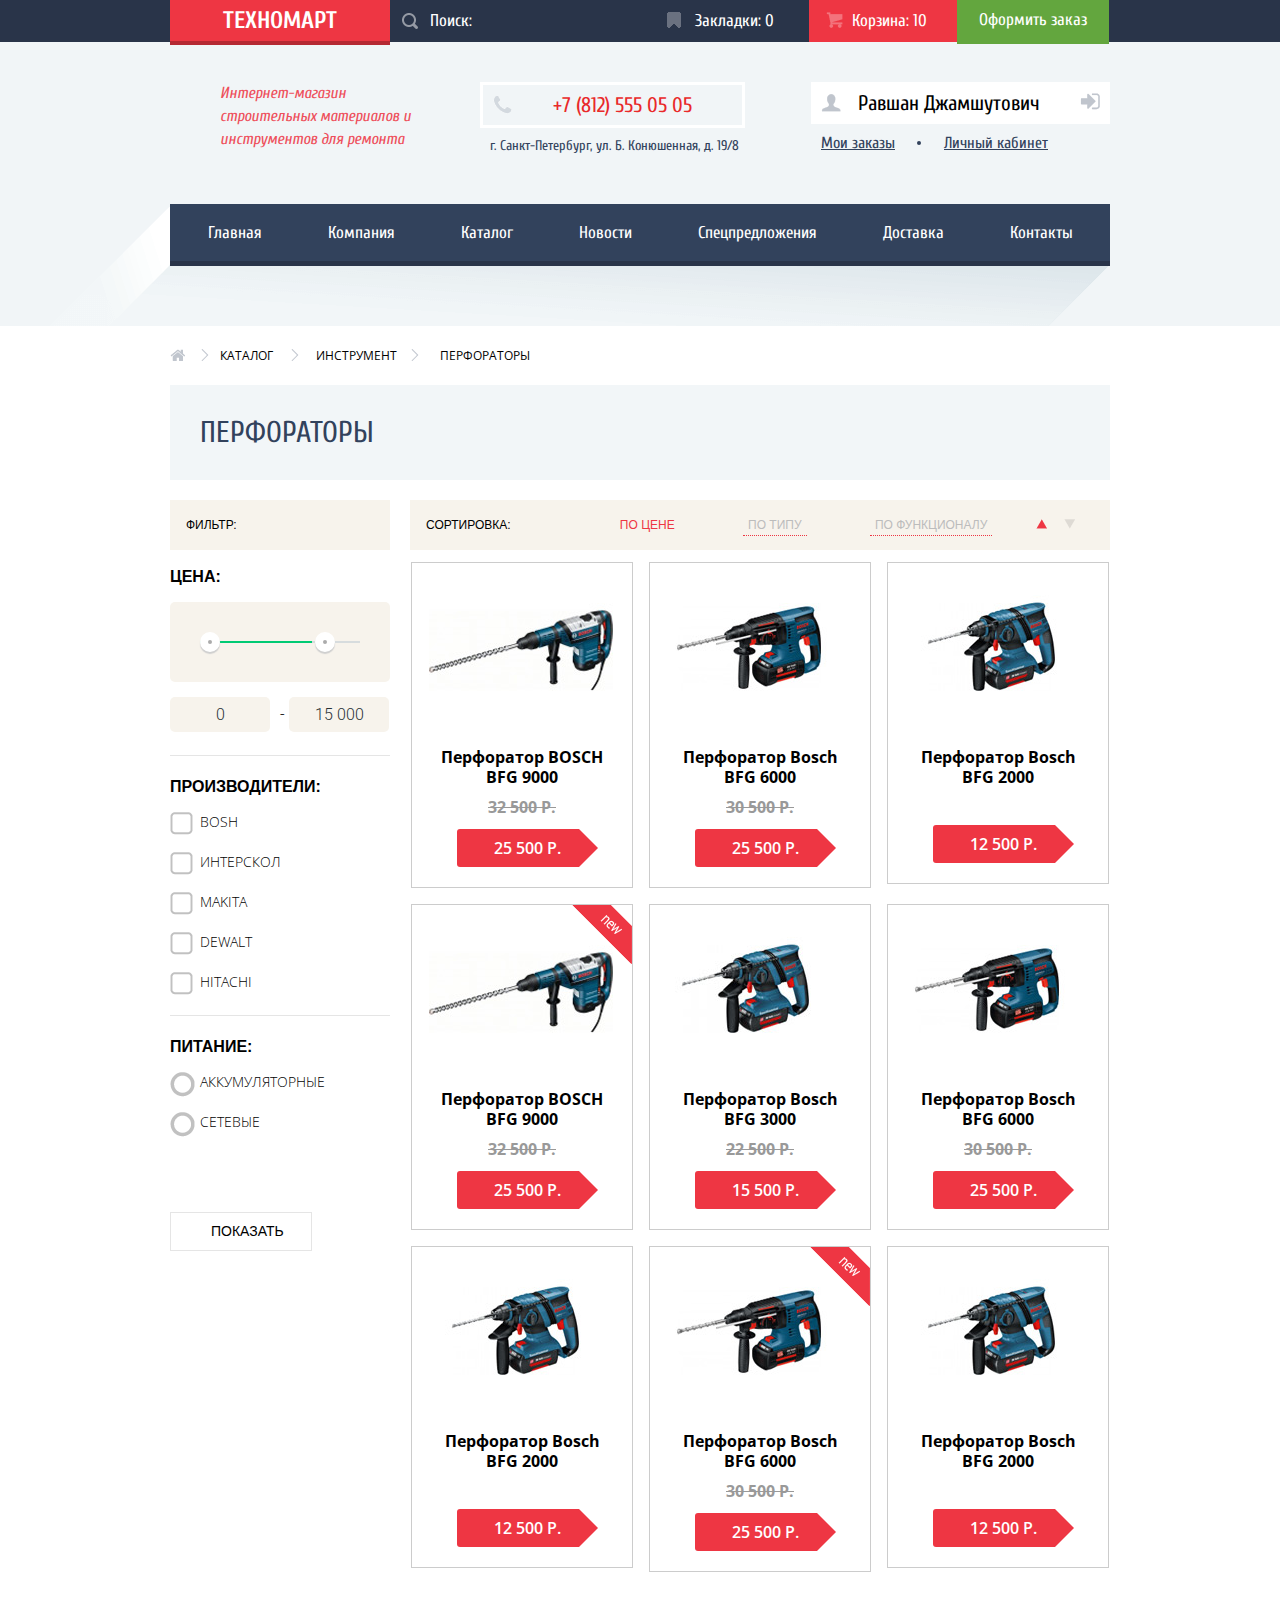
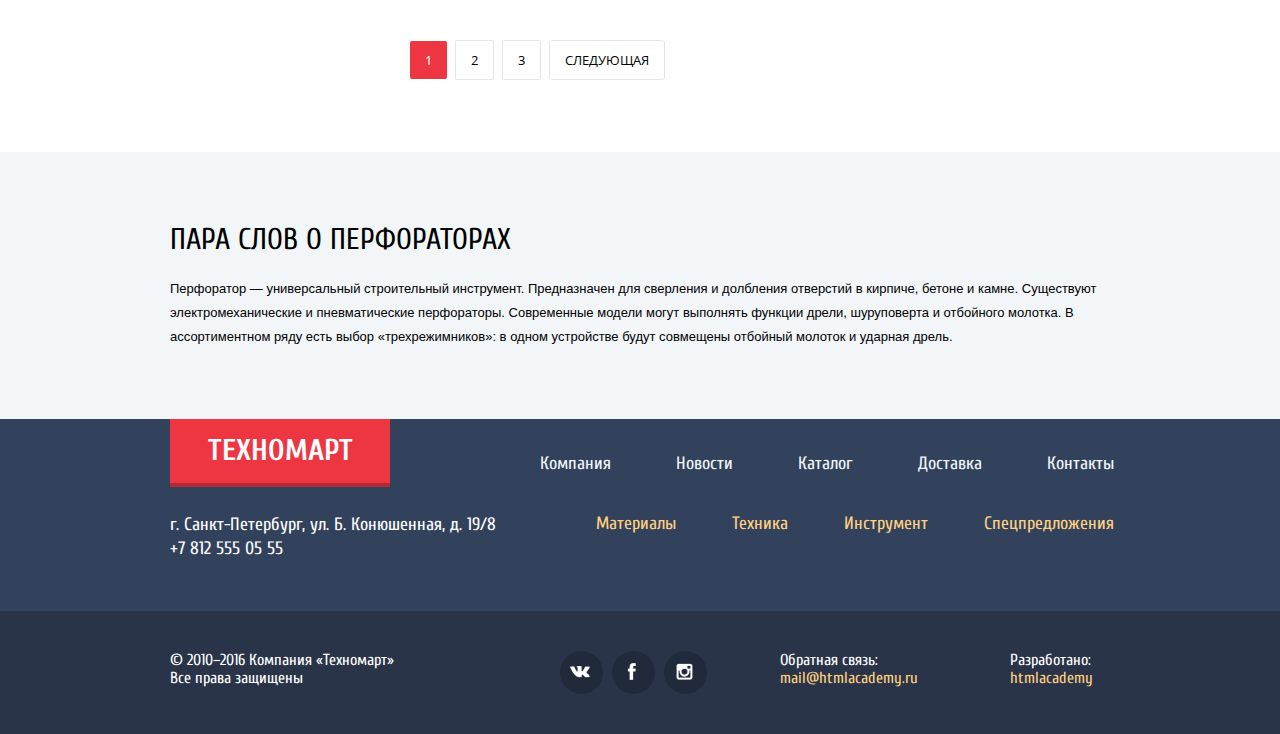
==== catalog.html @ 746b8386 "исправлены все пункты по возможности" ====
<!DOCTYPE html>
<html lang="ru">
  <head>
    <meta charset="utf-8">
    <title>Техномарт</title>
    <link href="css/style.css" rel="stylesheet">
    <link href="http://fonts.googleapis.com/css?family=Open+Sans:300italic,400italic,700italic,400,300,700&amp;subset=latin,cyrillic" rel="stylesheet" type="text/css">
    <link href="http://fonts.googleapis.com/css?family=Cuprum:400,400italic,700,700italic&amp;subset=latin,cyrillic" rel="stylesheet" type="text/css">
    <link href="http://fonts.googleapis.com/css?family=Roboto:400,300,300italic,400italic,700,700italic&amp;subset=latin,cyrillic" rel="stylesheet" type="text/css">
  </head>
  <body>
    <header class="header">
    <div class="menu-top">
      <div class="container">
        <div class="wrap">
          <a class="logo" href="#">Техномарт</a>
          <form class="menu-top-search" action="#">
            <input id="menu-top-search-box" name="search" type="text">
            <label for="menu-top-search-box">Поиск:</label>
          </form>
          <div class="menu-top-bookmarks">
            <a href="#">Закладки: 0</a>
          </div>
          <div class="menu-top-basket">
            <a href="#">Корзина: 10</a>
          </div>
          <div class="menu-top-order">
            <a href="#">Оформить заказ</a>
          </div>
        </div>
      </div>
    </div>
    <div class="menu">
      <div class="container">
        <div class="menu-middle  clearfix">
          <p class="menu-middle-info">Интернет-магазин строительных материалов и инструментов для ремонта</p>
          <div class="menu-middle-contacts">
            <a href="tel:+7 (812) 555 05 55"> <span class="contacts-phone">+7 (812) 555 05 05</span></a>
            <p class="contacts-address">г. Санкт-Петербург, ул. Б. Конюшенная, д. 19/8</p>
          </div>
          <div class="menu-middle-account">
          <!--
            <a class="login" href="#">Войти</a>
            <a class="registration" href="#">Регистрация</a>
            -->

            
                        <a class="user" href="#">Равшан Джамшутович</a><br>
                        <a class="user-orders" href="#">Мои заказы</a>
                        <a class="user-profile" href="#">Личный кабинет</a>
            
            <div class="login-popup">
              <a href="#" class="login-popup-close">✕</a>
              <form class="login-form" action="/auth" method="post">
                <input class="login-field" type="text" name="login" placeholder="Логин">
                <input class="password-field" type="password" name="password" placeholder="Пароль">
                <a class="restore" href="#">Я забыл пароль</a>
                <label>
                  <input type="checkbox" name="remember"> Запомните меня</label>
                <input type="submit" value="Войти">
              </form>
            </div>
          </div>
        </div>
        <nav class="menu-lower">
          <div class="menu-lower-menu">
            <p><a href="index.html">Главная</a></p>
            <p><a href="#">Компания</a></p>
            <p><a href="catalog.html">Каталог</a></p>
            <p><a href="#">Новости</a></p>
            <p><a href="#">Спецпредложения</a></p>
            <p><a href="#shipping">Доставка</a></p>
            <p><a href="#contacts">Контакты</a></p>
          </div> 
        </nav>
      </div>
      </div>
    </div>
  </header>
    <main>
    <div class="container  clearfix">
      <div class="breadcrumbs">
        <p><a href="#">Каталог</a></p>
        <p><a href="#">Инструмент</a></p>
        <p>Перфораторы</p>
      </div>
      <h1 class="calalog-header">Перфораторы</h1>
      <form class="side-left">
        <p class="side-topbar">Фильтр:</p>

        <section class="price-range">
          <h3>Цена:</h3>
          <div class="range-controls">
            <div class="scale">
              <div class="bar"></div>
            </div>
            <div class="toggle min-toggle"></div>
            <div class="toggle max-toggle"></div>
          </div>
          <div class="price-controls">
            <input class="min-price" type="text" value="0">-
            <input class="max-price" type="text" value="15 000">
          </div>
        </section>

        <section class="makers">
          <h3>Производители:</h3>
          <div class="multiselect">
            <div class="checkbox">
              <input id="check1" class="checkbox" type="checkbox" name="makers" value="">
              <label for="check1">Bosh</label>
            </div>
            <div class="checkbox">
              <input id="check2" class="checkbox" type="checkbox" name="makers" value="">
              <label for="check2">Интерскол</label>
            </div>
            <div class="checkbox">
              <input id="check3" class="checkbox" type="checkbox" name="makers" value="">
              <label for="check3">Makita</label>
            </div>
            <div class="checkbox">
              <input id="check4" class="checkbox" type="checkbox" name="makers" value="">
              <label for="check4">Dewalt</label>
            </div>
            <div class="checkbox">
              <input id="check5" class="checkbox" type="checkbox" name="makers" value="">
              <label for="check5">Hitachi</label>
            </div>
          </div>
        </section>

        <section class="power-type">
          <h3>Питание:</h3>
          <div class="radioselect">
            <div class="radiobutton">
              <input id="radio1" type="radio" name="power-type" value="">
              <label for="radio1">Аккумуляторные</label>
            </div>
            <div class="radiobutton">
              <input id="radio2" type="radio" name="power-type" value="">
              <label for="radio2">Сетевые</label>
            </div>
            <div class="view">
              <input type="submit" id="view" name="view" value="Показать">
              <label for="view">Показать</label>
            </div>

          </div>
        </section>

      </form>

      <div class="side-right">
        <div class="side-topbar  clearfix">Сортировка:
          <ul class="sort-controls">
            <li><span class="sort-option  sort-option-active">По цене</span>
            </li>
            <li><a class="sort-option" href="#">По типу</a>
            </li>
            <li><a class="sort-option" href="#">По функционалу</a>
            </li>
            <li>
              <div class="sorting-arrows">
                <span class="sort-down  sort-down-active">По убыванию</span>
                <a class="sort-up  sort-u-active" href="#">По возрастанию</a>
              </div>
            </li>
          </ul>
        </div>

        <div class="catalog">
          <div class="catalog-item  catalog-item-catalog">
            <div class="actions">
              <a href="#" class="buy">Купить</a>
              <a href="#" class="bookmark">В закладки</a>
            </div>
            <div class="image"><img src="img/product04.jpg" width="218" height="170" alt="">
            </div>
            <a class="title" href="#">Перфоратор BOSCH BFG 9000</a>
            <del class="price-old">32 500 P.</del>
            <ins class="price">25 500 P.</ins>
          </div>
          <div class="catalog-item  catalog-item-catalog">
            <div class="actions">
              <a href="#" class="buy">Купить</a>
              <a href="#" class="bookmark">В закладки</a>
            </div>
            <div class="image"><img src="img/product01.jpg" width="218" height="170" alt="">
            </div>
            <a class="title" href="#">Перфоратор Bosch BFG 6000</a>
            <del class="price-old">30 500 P.</del>
            <ins class="price">25 500 P.</ins>
          </div>
          <div class="catalog-item  catalog-item-catalog">
            <div class="actions">
              <a href="#" class="buy">Купить</a>
              <a href="#" class="bookmark">В закладки</a>
            </div>
            <div class="image"><img src="img/product03.jpg" width="218" height="170" alt="">
            </div>
            <a class="title" href="#">Перфоратор Bosch BFG 2000</a>
            <ins class="price">12 500 P.</ins>
          </div>
          <div class="catalog-item  catalog-item-catalog">
            <div class="actions">
              <a href="#" class="buy">Купить</a>
              <a href="#" class="bookmark">В закладки</a>
            </div>
            <div class="image"><img src="img/product04.jpg" width="218" height="170" alt="">
            </div>
            <a class="title" href="#">Перфоратор BOSCH BFG 9000</a>
            <del class="price-old">32 500 P.</del>
            <ins class="price">25 500 P.</ins>
          </div>
          <div class="catalog-item  catalog-item-catalog">
            <div class="actions">
              <a href="#" class="buy">Купить</a>
              <a href="#" class="bookmark">В закладки</a>
            </div>
            <div class="image"><img src="img/product02.jpg" width="218" height="170" alt="">
            </div>
            <a class="title" href="#">Перфоратор Bosch BFG 3000</a>
            <del class="price-old">22 500 P.</del>
            <ins class="price">15 500 P.</ins>
          </div>
          <div class="catalog-item  catalog-item-catalog">
            <div class="actions">
              <a href="#" class="buy">Купить</a>
              <a href="#" class="bookmark">В закладки</a>
            </div>
            <div class="image"><img src="img/product01.jpg" width="218" height="170" alt="">
            </div>
            <a class="title" href="#">Перфоратор Bosch BFG 6000</a>
            <del class="price-old">30 500 P.</del>
            <ins class="price">25 500 P.</ins>
          </div>
          <div class="catalog-item  catalog-item-catalog">
            <div class="actions">
              <a href="#" class="buy">Купить</a>
              <a href="#" class="bookmark">В закладки</a>
            </div>
            <div class="image"><img src="img/product03.jpg" width="218" height="170" alt="">
            </div>
            <a class="title" href="#">Перфоратор Bosch BFG 2000</a>
            <ins class="price">12 500 P.</ins>
          </div>
          <div class="catalog-item  catalog-item-catalog">
            <div class="actions">
              <a href="#" class="buy">Купить</a>
              <a href="#" class="bookmark">В закладки</a>
            </div>
            <div class="image"><img src="img/product01.jpg" width="218" height="170" alt="">
            </div>
            <a class="title" href="#">Перфоратор Bosch BFG 6000</a>
            <del class="price-old">30 500 P.</del>
            <ins class="price">25 500 P.</ins>
          </div>
          <div class="catalog-item  catalog-item-catalog">
            <div class="actions">
              <a href="#" class="buy">Купить</a>
              <a href="#" class="bookmark">В закладки</a>
            </div>
            <div class="image"><img src="img/product03.jpg" width="218" height="170" alt="">
            </div>
            <a class="title" href="#">Перфоратор Bosch BFG 2000</a>
            <ins class="price">12 500 P.</ins>
          </div>
        </div>
        <div class="catalog-paginator">
          <div>
            <p><span class="page-button  page-button-active">1</span>
            </p>
            <p><a class="page-button" href="#">2</a>
            </p>
            <p><a class="page-button" href="#">3</a>
            </p>
            <p><a class="page-button" href="#">Следующая</a>
            </p>
          </div>
        </div>
      </div>
    </div>
    <section class="about-product">
      <div class="container">
        <div class="about-product-text-container">
          <h2>ПАРА СЛОВ О ПЕРФОРАТОРАХ</h2>
          <p>Перфоратор — универсальный строительный инструмент. Предназначен для сверления и долбления отверстий в кирпиче, бетоне и камне. Существуют электромеханические и пневматические перфораторы. Современные модели могут выполнять функции дрели, шуруповерта и отбойного молотка. В ассортиментном ряду есть выбор «трехрежимников»: в одном устройстве будут совмещены отбойный молоток и ударная дрель.</p>
        </div>
      </div>
    </section>
  </main>
    <footer>
    <div class="footer-upper">
      <div class="container  clearfix">
        <div id="contacts" class="footer-upper-contacts">
          <a class="logo" href="/">Техномарт</a>
          <p class="address">г. Санкт-Петербург, ул. Б. Конюшенная, д. 19/8<br>
            <p class="address">+7 812 555 05 55</p>
        </div>
        <div class="footer-menu">
          <div class="footer-upper-site-menu">
            <p><a href="#">Компания</a></p>
            <p><a href="#">Новости</a></p>
            <p><a href="catalog.html">Каталог</a></p>
            <p><a href="#shipping">Доставка</a></p>
            <p><a href="#contacts">Контакты</a></p>
          </div>
          <div class="footer-upper-shop-menu">
            <p><a href="catalog.html">Материалы</a></p>
            <p><a href="catalog.html">Техника</a></p>
            <p><a href="catalog.html">Инструмент</a></p>
            <p><a href="catalog.html">Спецпредложения</a></p>
          </div>
        </div>
      </div>
    </div>
    <div class="footer-lower">
      <div class="container  clearfix">
        <p class="copyright-company">© 2010–2016 Компания «Техномарт»
          <br>Все права защищены</p>
        <div class="social-buttons">
          <a class="btn-social  btn-social-vk" href="http://vk.com">Вконтакте</a>
          <a class="btn-social  btn-social-fb" href="http://facebook.com">Facebook</a>
          <a class="btn-social  btn-social-inst" href="http://instagram.com">Instagram</a>
        </div>
        <p class="feedback">Обратная связь:
          <br><a class="e-mail" href="mailto:inf0@technomart.ru">mail@htmlacademy.ru</a>
        </p>
        <p class="design-copyright">Разработано:
          <br><a class="designer" href="htmlacademy.ru">htmlacademy</a>
        </p>
      </div>
    </div>
  </footer>
  <script src="js/script.js"></script>
</body>
</html>
---- css/style.css ----
html,
body {
  margin: 0;
  padding: 0;
}

body {
  font-family: 'Open Sans', sans-serif;
  font-size: 13px;
}

.header {
  font-size: 17px;
  font-family: 'Cuprum';
}

.container {
  width: 940px;
  margin: 0 auto;
  position: relative;
}

.menu-top .container {
  position: relative;
}

.menu-top {
  color: #FFFFFF;
}

.wrap {
  display: flex;
}

.logo {
  float: left;
  text-transform: uppercase;
  text-decoration: none;
  text-align: center;
  color: #FFFFFF;
  font-weight: 700;
  background: #EE3643;
  font-size: 24px;
  line-height: 42px;
  width: 220px;
}

.header .logo:after {
  position: absolute;
  content: '';
  left: 0;
  top: 41px;
  width: 220px;
  height: 4px;
  background: #b52933;
}

.logo:hover {
  background: #ca2c37;
}

.logo:active {
  background: #ba2732;
}

.menu-top-search {
  position: relative;
  display: inline-block;
}

.menu-top-search input {
  height: 32px;
  width: 230px;
  border: none;
  padding: 5px 10px 5px 20px;
  background: #293449 url('../img/Search.png') no-repeat 5% 50%;
  opacity: 0.5;
  color: #293449;
}

.menu-top-search input:hover {
  opacity: 1;
  background: #212a3a url('../img/Search.png') no-repeat 5% 50%;
  color: #212a3a;
}

.menu-top-search input:focus {
  opacity: 1;
  background: #FFFFFF url('../img/search-red.png') no-repeat 5% 50%;
}

.menu-top-search label {
  margin-left: 40px;
  position: absolute;
  top: 11px;
  left: 0;
}

.menu-top-search input[type=text]:active +label {
  color: #FFFFFF;
}

.menu-top-search input[type=text]:focus +label {
  display: none;
}

.menu-top-bookmarks {
  position: relative;
  overflow: hidden;
}

.menu-top-bookmarks:before {
  content: '';
  position: absolute;
  left: 7px;
  top: 10px;
  width: 30px;
  height: 30px;
  background: url('../img/bookmarks-icon.png') no-repeat 10px 2px;
  opacity: 0.3;
}

.menu-top-bookmarks:hover:before {
  opacity: 1;
}

.menu-top-bookmarks:hover:active {
  opacity: 0.2;
}

.menu-top-bookmarks a {
  color: #FFFFFF;
  text-decoration: none;
  padding: 12px 35px 12px 45px;
  line-height: 42px;
}

.menu-top-bookmarks a:hover {
  background: #212a3a;
}

.menu-top-bookmarks a:active {
  color: #5f6671;
  background: #161d29
}

.menu-top-basket {
  position: relative;
  overflow: hidden;
  background: #EE3643;
}

.menu-top-basket:before {
  content: '';
  position: absolute;
  left: 7px;
  top: 10px;
  width: 30px;
  height: 30px;
  background: url('../img/icon-basket.png') no-repeat 10px 2px  ;
  opacity: 0.3;
}

.menu-top-basket:hover:before {
  opacity: 1;
}

.menu-top-basket:hover:active {
  opacity: 0.3;
}

.menu-top-basket a {
  color: #FFFFFF;
  text-decoration: none;
  padding: 12px 30px 12px 43px;
  line-height: 42px;

}

.menu-top-basket a:hover {
  background: #212a3a;
}

.menu-top-basket a:active {
  color: #5f6671;
  background: #161d29
}

.menu-top-basket-not-empty {
  background: #ee3643;
}

.menu-top-order a {
  color: #FFFFFF;
  background: #63A63E;
  text-decoration: none;
  line-height: 39px;
  padding: 15px 22px;
}

.menu-top-order a:hover {
  background: #5fbb2d;
}

.menu-top-order a:active {
  color: #85a971;
}

.menu {
  background: #F1F5F7 url('../img/header-shadow.png') no-repeat center bottom;
}

.menu .container {
  padding: 0 10px 60px;
}

.menu-top {
  background: #293449;
}

.menu-middle {
  padding-top: 40px;
  padding-bottom: 40px;
}

.menu-middle-info {
  margin: 0 50px 0 50px;
  width: 200px;
  color: #EE4F5B;
  float: left;
  font-style: italic;
  font-size: 16px;
  line-height: 1.438;
}

.menu-middle-contacts {
  float: left;
  margin: 0 0 10px 10px;
  width: 300px;
  position: relative;
}

.contacts-phone {
  border: 3px solid #FFFFFF;
  padding: 8px 50px 8px 70px;
  margin: 0 0 10px 0;
  color: #e9292a;
  font-size: 21px;
  display: inline-block;
}

.contacts-phone:before {
  content: '';
  position: absolute;
  left: 8px;
  top: 7px;
  width: 30px;
  height: 30px;
  background: url('../img/icon-telefon.png') no-repeat 5px;
  opacity: 0.5;
}

.contacts-address {
  color: #32425C;
  margin: 0;
  padding-left: 10px;
  font-size: 14px;
  line-height: 1.125;
}

.menu-middle-account {
  float: right;
  font-size: 21px;
  font-weight: 400;
  line-height: 0.857;
  position: relative;
}

.login,
.registration,
.user {
  color: #000000;
  text-decoration: none;
  padding: 12px 25px;
  background: #FFFFFF;
  display: inline-block;
}

.login {
  margin-right: 10px;
  padding: 12px 26px 12px 46px;
}

.login:hover {
  color: #ee3643;
}

.login:active {
  color: #b2b2b2;
}

.login:before {
  content: '';
  position: absolute;
  left: 40px;
  top: 9px;
  width: 30px;
  height: 30px;
  background: url('../img/icon-user.png') no-repeat;
  opacity: 0.5;
}

.login:hover:before {
  opacity: 1;
}

.registration:hover {
  color: #ee3643;
}

.registration:active {
  color: #b2b2b2;
}

.user {
  padding: 12px 70px 12px 47px;
  margin: 0 0 5px;
}

.user:active {
  color: #b2b2b2;
}

.user:before {
  content: '';
  position: absolute;  
  left: 10px;
  top: 12px;
  width: 20px;
  height: 20px;
  background: url('../img/icon-user-hover.png') no-repeat;
  opacity: 0.3;
}

.user:after {
  content: '';
  position: absolute;
  right: 10px;
  top: 11px;
  width: 20px;
  height: 20px;
  background: url('../img/icon-login-hover.png') no-repeat;
  opacity: 0.3;
}


.user:hover:after {
  opacity: 1;
}

.user-orders,
.user-profile {
  margin: 0 29px 0 5px;
  padding: 5px;
  display: inline-block;
  color: #32425c;
  font-size: 16px;
  font-weight: 400;
  line-height: 1.125;
}

.user-orders:hover {
  color: #ee3643;
}

.user-profile:hover {
  color: #ee3643;
}

.user-orders:active {
  color: #b7bec7;
}

.user-profile:active {
  color: #b7bec7;
}

.user-orders:after {
  content: '';
  position: absolute;
  top: 59px;
  width: 4px;
  height: 4px;
  border-radius: 50%;
  background: #32425c;
  margin: 0 0 0 22px;
}

.menu-lower {
  background: #32425c;
  border-bottom: 5px solid #293449;
}

.menu-lower-menu {
  text-align: center;

}

.menu-lower-menu a:hover {
  background: #293449;
}

.menu-lower-menu a:active {
  background: #1d2739;
  color: #616874;
  border: none;
}

.menu-lower-menu {
  padding: 0;
  font-size: 0;
  
}

.menu-lower-menu p {
 display: inline-block;
}

.menu-lower-menu a {

  display: block;
  text-decoration: none;
  color: #FFFFFF;
  font-size: 17px;
  padding: 19px 33px;
}

.promo-block {
  font-size: 0;
  margin: 40px 0 50px;
  font-family: 'Cuprum';
  position: relative;
}

.promo-item {
  width: 260px;
  height: 83px;
  display: inline-block;
  vertical-align: top;
  margin: 0 0 20px 20px;
  padding: 20px;
}

.promo-item:first-child {
  margin-left: 0;
}

.promo-item .h3 {
  color: #ffffff;
  font-size: 24px;
  font-weight: 700;
  display: inline-block;
  margin-bottom: 12px;
}

.promo-block a {
  text-decoration: none;
}

.promo-icon {
  position: absolute;
  width: 300px;
  height: 123px;
}

.materials {
  background: #F6B22D url("../img/promo-item01.png") no-repeat 0 0;
  position: relative;
}

.instruments {
  background: #4AAFDE url("../img/promo-item02.png") no-repeat 0 0;
}

.machines {
  background: #CC79D1 url("../img/promo-item03.png") no-repeat 0 0;
}

.discount {
  background: #85D179 url("../img/promo-item04.png") no-repeat 0 0;
  float: right;
}

.delivery {
  background: #F6B22D url("../img/promo-item05.png") no-repeat 0 0;
  float: right;
}

.promo-info {
  width: 135px;
  color: #ffffff;
  font-size: 14px;
  line-height: 1.287;
  text-align: center;
  text-transform: uppercase;
  display: inline-block;
  padding: 13px;
  background: rgba(0, 0, 0, 0.1);
  border-radius: 3%;
}

.promo-info:hover {
  background: rgba(0, 0, 0, 0.2);
}

.promo-info:active {
  background: rgba(0, 0, 0, 0.3);
  border: none;
}

.materials:after {
  position: absolute;
  content: '';
  top: 0;
  right: 0;
  width: 60px;
  height: 60px;
  background: url("../img/flag_new.png") no-repeat 0 0;
}

.slider-wrapper {
  width: 620px;
  float: left;
  position: relative;
  color: #fff;
  overflow: hidden;
}

.slider {
  height: 266px;
  padding: 0;
  position: relative;
}

.slider-slide {
  max-width: 100%;
  float: left;
  list-style: none;
  z-index: 1;
}

.slider-paginator {
  position: absolute;
  bottom: 35px;
  left: 46.7%;
  width: 42px;
  height: 10px;
  text-align: center;
  z-index: 10;
}

.features {
  margin-right: -10px;
  margin-left: -10px;
  margin-bottom: 33px;
}

.features-item {
  float: left;
  width: 300px;
  margin-bottom: 20px;
  padding-top: 21px;
  padding-left: 23px;
  padding-bottom: 22px;

  box-sizing: border-box;
}


/**Слайдер №1**/

.features-slider {
  position: relative;

  float: left;
  width: 620px;
  padding: 0;
  overflow: hidden;
}

.features-slider input {
  display: none;
}

.features-slider-item {
  position: relative;

  height: 266px;
}

.features-slider-item:first-child {
  display: none;

  background: #9a8a73 url("../img/features-slider-item-perforator.jpg") no-repeat;
}

.features-slider-item:last-child {
  display: none;

  background: #a27a6f url("../img/features-slider-item-drill.jpg") no-repeat;
}

.features-slider h2 {
  margin: 0;
  padding-top: 21px;
  padding-bottom: 2px;
  padding-left: 24px;

  font-size: 36px;
  line-height: 1;
  font-weight: bold;
  text-transform: uppercase;

  color: #ffffff;
}

.features-slider span {
  display: block;
  padding-left: 24px;

  font-size: 18px;
  line-height: 1.333;
  font-family: 'PT Sans', 'Arial', sans-serif;

  color: #ffffff;
}

.features-slider .btn {
  position: absolute;
  bottom: 22px;
  left: 25px;

  width: 195px;

  background: #ee3643;
}

.features-slider-item .btn:hover {
  background: #ca2c37;
}

.features-slider-item .btn:active {
  background: #ba2732;
}

.features-slider .features-slider-controls {
  position: absolute;
  bottom: 41px;
  left: 295px;

  margin-bottom: -5px;

  font-size: 0;

  z-index: 1000;
}

.features-slider-controls label {
  display: inline-block;
  width: 6px;
  height: 6px;
  margin-left: 10px;

  background-color: #ffffff;
  border: 2px solid #ffffff;
  border-radius: 50%;
  cursor: pointer;
  vertical-align: top;
}

.features-slider-controls label:first-child::before,
.features-slider-controls label:last-child::before {
  position: absolute;
  bottom: 82px;

  width: 25px;
  height: 25px;

  border-top: 4px solid #ffffff;
  border-right: 4px solid #ffffff;
  border-radius: 3px;

  content: "";
  z-index: 1000;
}

.features-slider-controls label:first-child::before {
  left: -265px;
  -webkit-transform: rotate(-135deg);
  -moz-transform: rotate(-135deg);
  -ms-transform: rotate(-135deg);
  -o-transform: rotate(-135deg);
  transform: rotate(-135deg);
}

.features-slider-controls label:last-child::before {
  left: 270px;

  -webkit-transform: rotate(45deg);
  -moz-transform: rotate(45deg);
  -ms-transform: rotate(45deg);
  -o-transform: rotate(45deg);
  transform: rotate(45deg);
}

.features-slider-controls label:first-child {
  margin-left: 0;
}

#left-arrow:checked ~ .features-slider-controls label:first-child {
  background-color: #f04a55;
}

#left-arrow:checked ~ .features-slider-content .features-slider-item:first-child {
  display: block;
}

#right-arrow:checked ~ .features-slider-controls label:last-child {
  background-color: #f04a55;
}

#right-arrow:checked ~ .features-slider-content .features-slider-item:last-child {
  display: block;
}

.page-btn {
  display: inline-block;
  width: 7px;
  height: 7px;
  margin: 0 5px;
  background: white;
  border: 2px solid white;
  vertical-align: top;
  border-radius: 50%;
  cursor: pointer;
}

.page-btn-active {
  background: #EE3643;
}

.forward,
.back {
  position: absolute;
  top: 123px;
  left: 30px;
  background: url('../img/slider-back.png') no-repeat 5px 5px;
  font-size: 0;
  width: 20px;
  height: 36px;
  padding: 5px;
  cursor: pointer;
}

.forward {
  left: 570px;
  background: url('../img/slider-forward.png') no-repeat 5px 5px;
}

.btn {
  display: block;
  font-family: 'Cuprum';
  font-size: 14px;
  color: white;
  text-transform: uppercase;
  text-align: center;
  text-decoration: none;
  background: #fb565a;
  border-radius: 3px;
  padding: 10px 0;
}

.btn-catalog {
  display: inline-block;
  padding: 10px 40px;
  position: absolute;
  bottom: 20px;
  left: 20px;
}

.btn:hover {
  background: #ca2c37;
}

.btn:active {
  background: #ba2732;
  color: #cf6870;
  border: none;
}

.slider .btn {
  margin-left: 30px;
  width: 195px;
}

.slider-slide {
  // display: none;
}

.slider-slide:nth-child(1) {
  // display: block;
}

.section-header {
  background: #F7F3EC;
  margin-bottom: 20px;
}

.section-header h1 {
  float: left;
  color: #32425c;
  text-transform: uppercase;
  font-family: 'Cuprum';
  font-size: 30px;
  font-weight: 400;
  margin: 0 0 0 30px;
  line-height: 89px;
  max-width: 700px;
  text-overflow: ellipsis;
  -o-text-overflow: ellipsis;
  -moz-binding: url('bindings.xml#ellipsis');
  white-space: nowrap;
  overflow: hidden;
}

.section-header .btn {
  width: 253px;
  float: right;
  margin: 25px 20px;
}

.catalog {
  margin-bottom: 40px;
  font-family: 'Open Sans';
  text-align: center;
}

.catalog-item {
  width: 220px;
  min-height: 250px;
  position: relative;
  display: inline-block;
  margin: 0 16px 16px 0;
  padding-bottom: 70px;
  border: 1px solid #ccc;
  line-height: 20px;
  font-weight: bold;
  vertical-align: top;
}

.catalog-item:hover {
  -moz-box-shadow: 0 0 10px 5px rgba(0, 0, 0, 0.2);
  -webkit-box-shadow: 0 0 10px 5px rgba(0, 0, 0, 0.2);
  box-shadow: 0 0 10px 5px rgba(0, 0, 0, 0.2);
}

.catalog-item .image {
  margin: auto;
}

.catalog-item .image img {
  max-width: 100%;
}

.catalog-item .title {
  padding: 0 25px;
  margin: 10px 0;
  display: block;
  color: black;
  text-decoration: none;
}

.price-old {
  color: #999;
}

.price {
  display: block;
  position: absolute;
  left: 45px;
  bottom: 20px;
  width: 80px;
  margin: 0 auto;
  padding: 10px 30px;
  color: white;
  background: #EE3643;
  border-radius: 3px;
  text-decoration: none;
  font-weight: 600;
  line-height: 1.126;
}

.price:after {
  content: "";
  position: absolute;
  top: 0px;
  right: -20px;
  width: 0;
  height: 0;
  border: 19px solid white;
  border-left-color: #EE3643;
}

.catalog-item .actions {
  position: absolute;
  top: 0;
  left: 0;
  width: 220px;
  height: 88px;
  padding: 40px 0;
  z-index: 10;
  background-color: rgba(255, 255, 255, 0.9);
}

.catalog-item .actions .buy,
.catalog-item .actions .bookmark {
  display: block;
  width: 129px;
  margin: 0 auto;
  margin-bottom: 7px;
  padding: 7px 0;
  border: 3px solid #63a63e;
  border-bottom-color: #367315;
  background: #63a63e;
  color: white;
  font-size: 14px;
  font-weight: normal;
  line-height: 18px;
  text-decoration: none;
  text-transform: uppercase;
  border-radius: 3px;
}

.catalog-item .actions .bookmark {
  color: #32425c;
  background: white;
  border-bottom-color: #63a63e;
}

.catalog-item .actions {
  display: none;
}

.catalog-item:hover .actions {
  display: block;
}

.catalog-item .actions .buy:hover {
  background: #5fbb2d;
}

.catalog-item .actions .buy:active {
  -moz-box-shadow: 0 100px 0 0 rgba(0, 0, 0, 0.2) inset;
  -webkit-box-shadow: 0 100px 0 0 rgba(0, 0, 0, 0.2) inset;
  box-shadow: 0 100px 0 0 rgba(0, 0, 0, 0.2) inset;
  border: 3px solid #518534;
}

.catalog-item .actions .bookmark:hover {
  border: 3px solid #32425c;
}

.catalog-item .actions .bookmark:active {
  border: 3px solid #c1c6ce;
  color: #c1c6ce;
}

.catalog-item-main-page:nth-child(4n) {
  margin-right: 0;
}

.catalog,
.manufacturers-list {
  font-size: 0;
}

.catalog-item {
  font-size: 16px;
}

.catalog-item:nth-child(4n):after {
  position: absolute;
  content: '';
  top: 0;
  right: 0;
  width: 60px;
  height: 60px;
  background: url("../img/flag_new.png") no-repeat 0 0;
}

.manufacturers {
  margin-bottom: 60px;
}

.manufacturer {
  width: 220px;
  height: 145px;
  display: inline-block;
  margin: 0 16px 16px 0;
  border: 1px solid #ccc;
}

.manufacturer:hover {
   box-shadow: 0 15px 60px -5px rgba(41, 52, 73, 0.3);
}

.manufacturer:active {
  opacity: 0.3;
  border: none;
}

.manufacturer:nth-child(4n) {
  margin-right: 0;
}

.manufacturer .image {
  margin: auto;
}

.manufacturer .image img {
  max-width: 100%;
  text-align: center;
}

.service-slider-control {
  width: 200px;
  background: #32425C;
  color: #ffffff;
  font-family: 'Cuprum';
  font-size: 21px;
  font-weight: 700;
  line-height: 21px;
  border-bottom: 0.1px solid black;
  -moz-box-shadow: 0 1px 2px -2px rgba(255, 255, 255, 0.5) inset;
  -webkit-box-shadow: 0 1px 2px -2px rgba(255, 255, 255, 0.5) inset;
  box-shadow: 0 1px 2px -2px rgba(255, 255, 255, 0.5) inset;
  display: block;
  text-decoration: none;
}

.service-slider-control-active {
  background: #FFFFFF;
  color: #32425C;
}

.service-slider-control:hover {
  background: #293449;
}

.service-slider-control:active {
  background: #1d2739;
  color: #616875;
}

.service-slider-control-active:hover {
  background: #FFFFFF;
  color: #32425C;
}






.services {
  margin-bottom: 74px;
  padding-bottom: 104px;

  overflow: hidden;
}

.section {
  background: #f2f6f8;
}

.section h1 {
  color: #32425c;
  text-transform: uppercase;
  font-family: 'Cuprum';
  font-size: 30px;
  font-weight: 400;
  margin: 0 0 0 30px;
  line-height: 89px;
  max-width: 700px;
  text-overflow: ellipsis;
  -o-text-overflow: ellipsis;
  -moz-binding: url('bindings.xml#ellipsis');
  white-space: nowrap;
  overflow: hidden;
}

.section p {
  margin: 0;
  margin-bottom: 71px;

  font-size: 13px;
  line-height: 1.846;
  font-family: 'PT Sans', 'Arial', sans-serif;
}
/** Слайдер №2 **/

.services-tabs input {
  display: none;
}

.services-tabs-controls {
  position: relative;

  float: left;
}

.services-tabs-controls::after {
  position: absolute;
  top: 50%;
  right: 0;

  width: 10px;
  height: 272px;
  margin-top: -136px;

  background: url("../img/services-tabs-shadow.png") no-repeat;

  content: "";
}

.services-tabs-controls label {
  display: block;
  width: 218px;
  padding-top: 12px;
  padding-bottom: 16px;
  padding-left: 22px;

  font-size: 21px;
  line-height: 30px;
  font-weight: bold;

  color: #ffffff;
  background: #32425c;
  border-top: 1px solid #405069;
  border-bottom: 1px solid #293449;
  cursor: pointer;
}

.services-tabs-controls label:hover {
  background: #293449;
}

.services-tabs-content {
  float: left;
  margin-left: 80px;
}

.services-tabs-item {
  position: relative;
}

.services-tabs-item h2 {
  margin: 0;
  margin-bottom: 22px;
  padding: 0;

  font-size: 36px;
  line-height: 36px;
  text-transform: uppercase;

  color: #32425c;
}

.services-tabs-item p {
  width: 380px;
  margin: 0;
  padding: 0;

  font-size: 13px;
  line-height: 24px;
  font-family: 'PT Sans', 'Arial', sans-serif;
}

.services-tabs-item .btn {
  float: left;
  margin-top: 26px;
  padding-right: 44px;
  padding-left: 44px;
}

.services-tabs-item::after {
  position: absolute;
  content: "";
}

.services-tabs-item:nth-child(1)::after {
  top: 22px;
  right: 0;

  width: 468px;
  height: 261px;

  background: url("../img/services-tabs-delivery.png");
}

.services-tabs-item:nth-child(2)::after {
  top: 1px;
  right: 0px;

  width: 389px;
  height: 283px;

  background: url("../img/services-tabs-guarantee.png");
}

.services-tabs-item:nth-child(3)::after {
  top: -2px;
  right: 0px;

  width: 465px;
  height: 285px;

  background: url("../img/services-tabs-credit.png");
}

.services-tabs-item {
  display: none;
  width: 620px;
}

#delivery:checked ~ .services-tabs-controls label:nth-child(1) {
  color: #32425c;
  background: #ffffff;
  border-top: 1px solid #ffffff;
  border-bottom: 1px solid #ffffff;
}

#delivery:checked ~ .services-tabs-content .services-tabs-item:nth-child(1)  {
  display: block;
}

#guarantee:checked ~ .services-tabs-controls label:nth-child(2) {
  color: #32425c;
  background: #ffffff;
  border-top: 1px solid #ffffff;
  border-bottom: 1px solid #ffffff;
}

#guarantee:checked ~ .services-tabs-content .services-tabs-item:nth-child(2)  {
  display: block;
}

#credit:checked ~ .services-tabs-controls label:nth-child(3) {
  color: #32425c;
  background: #ffffff;
  border-top: 1px solid #ffffff;
  border-bottom: 1px solid #ffffff;
}

#credit:checked ~ .services-tabs-content .services-tabs-item:nth-child(3)  {
  display: block;
}

.company {
  margin: 0 auto 85px;
  line-height: 1.846;
}

.about {
  float: left;
  width: 600px;
}

.about-header,
.contacts-header {
  margin: 0 0 35px 0;
  font-family: 'Cuprum';
  font-size: 30px;
  font-weight: 400;
  line-height: 0.8;
}

.about p {
  margin: 15px 0;
}

.transport-companies {
  list-style: none;
  position: relative;
  margin: 25px 0;
}

.transport-companies li:before {
  content: '';
  width: 25px;
  height: 2px;
  background: #FB565A;
  position: absolute;
  left: 0;
  top: 17px;
}

.transport-companies li:nth-child(2):before {
  top: 53px;
}

.transport-companies li:nth-child(3):before {
  top: 89px;
}

.transport-companies a {
  color: #000000;
  font-size: 18px;
  line-height: 2;
  text-decoration: none;
  font-family: 'Cuprum';
}

.btn-about {
  width: 220px;
  margin: 10px 0 0;
}

.contacts {
  float: right;
  width: 300px;
  padding-left: 40px;
}

.map img {
  margin: 14px 0;
}

.btn-email {
  width: 300px;
  margin: 14px 0 0;
}

.address {
  padding: 0;
  margin: 0;
  display: block;
}

a.address {
  padding: 0;
  margin: 0;
  display: block;
  text-decoration: none;
}

.footer-upper {
  background: #32425C;
  font-family: 'Cuprum';
  font-size: 18px;
  line-height: 1.333;
  padding-bottom: 50px;
}

.footer-upper-contacts {
  float: left;
  color: #FFFFFF;
  width: 330px;
  position: relative;
}

.footer-upper .logo {
  line-height: 64px;
  font-size: 30px;
  margin-bottom: 30px;
}

.footer-upper .logo:after {
  position: absolute;
  content: '';
  left: 0;
  top: 64px;
  width: 220px;
  height: 4px;
  background: #b52933;
}

.address {
  display: inline-block;
}

.footer-menu {
  float: right;
  padding-top: 15px;
  width: 580px;
}

.footer-upper-site-menu {
  display: flex;
  padding-left: 35;
}

.footer-upper-site-menu p {
  list-style: none;
  display:inline-block;
  padding-left: 45px;
}
.footer-upper-site-menu p:first-child {
    padding:0;
}

.footer-upper-site-menu a {
  text-decoration: none;
  color: #f1f5f7;
  padding: 10px;
}

.footer-upper-site-menu a:hover {
  text-decoration: underline;
}

.footer-upper-site-menu a:active {
  color: #6a778a;
  border: none;
}

.footer-upper-shop-menu {
  display: flex;
  align-items: center;
  position: relative;
  margin: 0;
  padding-left: 20px;
}

.footer-upper-shop-menu p {
  list-style: none;
  display:inline-block;
  padding-left: 36px;
}
.footer-upper-shop-menu li:first-child {
    padding:0;
}

.footer-upper-shop-menu a {
  color: #FFD180;
  text-decoration: none;
  padding: 10px;
}

.footer-upper-shop-menu a:hover {
  text-decoration: underline;
}

.footer-upper-shop-menu a:active {
  color: #6f6d66;
  border: none;
}
.footer-upper-shop-menu li:last-child {
    padding-left:80px;
}



.footer-lower {
  background: #293449;
  color: #FFFFFF;
  font-family: 'Cuprum';
  font-size: 16px;
  line-height: 1.125;
}

.footer-lower .container {
  padding: 40px 0;
}

.copyright-company {
  float: left;
  width: 230px;
  margin: 0 160px 0 0;
}

.social-buttons {
  float: left;
  width: 160px;
  margin-right: 60px;
}

.btn-social {
  display: inline-block;
  vertical-align: top;
  width: 43px;
  height: 43px;
  line-height: 43px;
  border-radius: 50%;
  background: #212A3A;
  font: 0/0 a;
  color: transparent;
  text-shadow: none;
  margin-right: 5px;
}

.btn-social-vk {
  background: #212A3A url('../img/icon-vk.png') no-repeat 10px 15px;
}

.btn-social-fb {
  background: #212A3A url('../img/icon-fb.png') no-repeat 15px 12px;
}

.btn-social-inst {
  background: #212A3A url('../img/icon-instagramm.png') no-repeat 12px 12px;
}

.btn-social-vk:hover {
  background: #ee3643 url('../img/icon-vk.png') no-repeat 10px 15px;
}

.btn-social-fb:hover {
  background: #ee3643 url('../img/icon-fb.png') no-repeat 15px 12px;
}

.btn-social-inst:hover {
  background: #ee3643 url('../img/icon-instagramm.png') no-repeat 12px 12px;
}

.feedback {
  float: left;
  width: 140px;
  margin: 0;
  padding-right: 50px;
}

.feedback a {
  color: #FFD180;
  text-decoration: none;
}

.feedback a:hover {
  text-decoration: underline;
}

.feedback a:active {
  color: #ee3643;
  border: none;
}

.design-copyright {
  float: right;
  margin: 0;
  width: 90px;
  padding-right: 10px;
}

.design-copyright a {
  color: #FFD180;
  text-decoration: none;
}

.design-copyright a:hover {
  text-decoration: underline;
}

.design-copyright a:active {
  color: #ee3643;
  border: none;
}

.clearfix:after {
  content: '';
  display: table;
  clear: both;
}
/*Style of catalog*/

.breadcrumbs {
  padding: 0;
  margin: 20px 20px 20px 30px;
  position: relative;
}

.breadcrumbs p {
  list-style: none;
  display: inline-block;
  color: #000000;
  font-size: 12px;
  font-weight: 400;
  line-height: 18px;
  text-decoration: none;
  text-transform: uppercase;
  margin: 0 20px;
}

.breadcrumbs a {
  color: #000000;
  text-decoration: none;
}

.breadcrumbs:before {
  content: '';
  position: absolute;
  left: -30px;
  top: 3px;
  width: 20px;
  height: 20px;
  background: url('../img/breadcrumbs-home.png') no-repeat 0 0;
}

.breadcrumbs p:first-child:before {
  content: '';
  position: absolute;
  left: 0;
  width: 10px;
  height: 15px;
  background: url('../img/breadcrumbs-to.png') no-repeat 1px 2px;
}

.breadcrumbs p:first-child:after {
  content: '';
  position: absolute;
  left: 90px;
  width: 10px;
  height: 15px;
  background: url('../img/breadcrumbs-to.png') no-repeat 1px 2px;
}

.breadcrumbs p:last-child:before {
  content: '';
  position: absolute;
  left: 210px;
  width: 10px;
  height: 15px;
  background: url('../img/breadcrumbs-to.png') no-repeat 1px 2px;
}

.calalog-header {
  background: #f2f6f8;
  font-family: 'Cuprum';
  color: #32425c;
  font-size: 30px;
  font-weight: 400;
  text-transform: uppercase;
  padding: 30px;
  margin: 0 0 20px;
}

.side-left {
  float: left;
  width: 220px;
  position: relative;
 }

.side-topbar {
  font-family: 'OpenSans', sans-serif;
  font-size: 12px;
  font-weight: 500;
  line-height: 18px;
  text-transform: uppercase;
  background: #f7f3ec;
  padding: 16px 16px;
  margin: 0 0 12px;
}

.side-left h3 {
  font-family: 'OpenSans', sans-serif;
  font-size: 16px;
  font-weight: 600;
  line-height: 1.877;
  text-transform: uppercase;
  margin: 0;
  display: block;
  padding: 0 0 10px;
}

.price-range {
  position: relative;
  font-size: 16px;
  font-family: 'Roboto', sans-serif;
  font-weight: 300;
  font-style: normal;
  width: 220px;
  padding: 0 0 40px;
}

.price-range h3:after {
  content: '';
  width: 20px;
  height: 15px;
  background: url('../img/technomart-sprites.png') no-repeat -150px -84px;
  content: "";
  left: 180px;
  position: absolute;
  top: 5px;
  opacity: 0.5;
}

.price-range h3:hover:after {
  opacity: 1;
}

.price-range h3:active:after {
  opacity: 0;
}

.range-controls {
  position: relative;
  height: 80px;
  margin-bottom: 15px;
  padding: 0 30px;
  background: #f7f3ec;
  border-radius: 5px;
  overflow: hidden;
}

.range-controls .scale {
  margin-top: 39px;
  height: 2px;
  background: #d7dcde;
}

.range-controls .bar {
  height: 2px;
  background: #00ca74;
  width: 70%;
}

.range-controls .toggle {
  width: 4px;
  height: 4px;
  border: 8px solid white;
  background: #ababab;
  position: absolute;
  top: 30px;
  left: 30px;
  cursor: pointer;
  border-radius: 50%;
  -moz-box-shadow: 0 2px 1px 0 #cfcfcf;
  -webkit-box-shadow: 0 2px 1px 0 #cfcfcf;
  box-shadow: 0 2px 1px 0 #cfcfcf;
}

.range-controls .max-toggle {
  left: 145px;
}

.price-controls input {
  width: 90px;
  padding: 8px 5px;
  border: none;
  background: #f7f3ec;
  font-size: 16px;
  font-family: 'Roboto', sans-serif;
  font-weight: 300;
  font-style: normal;
  text-align: center;
  color: #283136;
  border-radius: 5px;
}

.price-controls .min-price {
  margin-right: 10px;
}

.price-controls {
  white-space: nowrap;
}

.makers {
  padding: 0 0 40px;
  position: relative;
}

.makers h3:before {
  content: '';
  width: 220px;
  height: 1px;
  background: #e5e5e5;
  content: "";
  left: 0;
  position: absolute;
  top: -17px;
}

.power-type {
  padding: 0 0 40px;
  position: relative;
}

.power-type h3:before {
  content: '';
  width: 220px;
  height: 1px;
  background: #e5e5e5;
  content: "";
  left: 0;
  position: absolute;
  top: -17px;
}

.checkbox,
.radiobutton {
  font-size: 14px;
  font-weight: 300;
  line-height: 20px;
  text-transform: uppercase;
  padding: 0 0 20px;
}

.checkbox:last-child,
.radiobutton:last-child {
  padding: 0;
}

.makers input,
.power-type input {
  display: none;
}

.makers label,
.power-type label {
      padding-top: 0px;
    padding-right: 0px;
    padding-bottom: 10px;
    padding-left: 30px;
}

.makers .checkbox label {
  background: url('../img/icon-chekoff.png') no-repeat;
}

.makers input:checked+label {
  background: url('../img/icon-chekon.png') no-repeat;
}

.power-type .radiobutton label {
  background: url('../img/icon-radiooff.png') no-repeat;
}

.power-type input:checked+label {
  background: url('../img/icon-radioon.png') no-repeat;
}

.makers .checkbox label:hover {
  background: url('../img/icon-chekon.png') no-repeat;
}

.makers input:checked+label:hover {
  background: url('../img/icon-check-off-block.png') no-repeat;
}

.power-type .radiobutton label:hover {
  background: url('../img/icon-radioon.png') no-repeat;
}

.power-type input:checked+label:hover {
  background: url('../img/icon-circle-dot.png') no-repeat;
}

.makers .checkbox label:active {
    background:url('../img/icon-check-off-block.png') no-repeat;
    color:#b2b2b2;
}

.makers input:checked+label:active {
    background:url('../img/icon-check-off-block.png') no-repeat;
    color:#b2b2b2;
}

.power-type .radiobutton label:active {
    background:url('../img/icon-circle-dot.png') no-repeat;
    color:#b2b2b2;
}


.power-type input:checked+label:active {
  background: url('../img/icon-circle-dot.png') no-repeat;
  color: #b2b2b2;
}

.side-left .view {
  margin-top: 60px;
  padding: 9px 10px;
  width: 120px;
  font-size: 14px;
  line-height: 1.385;
  text-transform: uppercase;
  font-family: 'PT Sans', 'Arial', sans-serif;
  background: transparent;
  border: 1px solid #e5e5e5;
  outline: none;
  cursor: pointer;
}

.side-left .view:hover {
  border-color: #bdc6ca;
}

.side-left .view:active {
  border-color: #ee3643;
}

.side-right {
  float: right;
  width: 700px;
  margin: 0 0 60px;
}

.sort-controls {
  margin: 0;
  padding: 0;
  float: right;
  position: relative;
}

.sort-controls li {
  display: inline-block;
  margin: 0 30px;
}

.sort-controls li:last-child {
  margin: 0 10px;
}

.sort-option {
  padding: 10px 5px 3px;
  color: #bcbcbc;
  font-weight: 400;
  line-height: 18px;
  text-decoration: none;
  border-bottom: 1px dotted #ee3643;
}

.sort-option:hover {
  color: #000000;
  border-bottom: 1px solid #ee3643;
}

.sort-option:active {
  color: #f9c2c6;
  border: none;
}

.sort-option-active {
  color: #ee3643;
  border-bottom: none;
}

.sort-option-active:hover {
  color: #ee3643;
  border-bottom: none;
}

.sort-option-active:active {
  color: #ee3643;
  border-bottom: none;
}

.sort-down,
.sort-up {
  padding: 10px;
  margin: 0 5px 0 0;
  border: 0;
  font: 0/0 a;
  text-shadow: none;
  color: transparent;
  opacity: 0.5;
}

.sort-down:hover,
.sort-up:hover {
  opacity: 1;
}

.sort-down {
  background: url('../img/icon-up-dir.png') no-repeat;
}

.sort-up {
  background: url('../img/icon-down-dir.png') no-repeat;
  margin: 0;
}

.sort-up:active {
  opacity: 0.5;
  background: url('../img/icon-down-red.png') no-repeat;
}

.sort-down:active {
  opacity: 0.5;
  background: url('../img/icon-up-red.png') no-repeat;
}

.sort-down-active {
  background: url('../img/icon-up-red.png') no-repeat;
  opacity: 1;
}

.sort-up-active:hover {
  background: url('../img/icon-down-midle.png') no-repeat;
  opacity: 1;
}

.sort-down-active:active {
  background: url('../img/icon-down-midle.png') no-repeat;
  opacity: 1;
}

.catalog-item-catalog:nth-child(3n) {
  margin-right: 0;
}

.catalog-paginator {
  margin: 0;
  padding: 10px 0;
}

.catalog-paginator div {
  margin: 0;
  padding: 0;
}

.catalog-paginator div p {
  min-width: 20px;
  display: inline-block;
  text-align: center;
  padding-left: 5px;
}

.catalog-paginator div p:first-child {
  padding-left: 0;
}

.page-button {
  text-decoration: none;
  padding: 10px 15px;
  border: 1px solid #e5e5e5;
  color: #000000;
  text-transform: uppercase;
  border-radius: 5%;
}

.page-button:hover {
  border: 1px solid #bdc6ca;
}

.page-button:active {
  border: 1px solid #ee3643;
  color: #b2b2b2;
}

.page-button-active {
  color: #ffffff;
  background: #ee3643;
  border-style: inset;
  border: none;
}

.page-button-active:hover {
  color: #ffffff;
  background: #ee3643;
  border-style: inset;
  border: none;
}

.page-button-active:active {
  color: #ffffff;
  background: #ee3643;
  border-style: inset;
  border: none;
}

.about-product {
  background: #f2f6f8;
}

.about-product h2 {
  font-family: 'Cuprum';
  color: #000000;
  font-size: 30px;
  font-weight: 400;
  margin: 0 0 20px;
}

.about-product p {
  font-family: 'OpenSans', sans-serif;
  color: #000000;
  line-height: 24px;
  margin: 0;
}

.about-product-text-container {
  width: 940px;
  padding: 70px 0;
  margin: 0 auto;
}
/* Login form */

.login-popup {
  display: none;
  position: absolute;
  top: -40px;
  left: 0;
  width: 300px;
  min-height: 200px;
  padding: 50px 80px;
  margin-left: -230px;
  background: white;
}

.login-form {
  font-weight: bold;
  font-size: 17px;
}

.login-form input[type="text"],
.login-form input[type="password"],
.login-form input[type="submit"] {
  display: block;
  font-weight: bold;
  font-size: 14px;
  text-transform: uppercase;
}

.login-form input[type="text"],
.login-form input[type="password"] {
  width: 241px;
  margin-bottom: 10px;
  padding: 12px 15px;
  padding-right: 40px;
  //border: 2px solid black;
  // color: black;
  background-color: #f9f6f3;
}

.login-form input[type="password"] {
  margin-bottom: 15px;
}

.login-form .login-field {
  background: url('../img/icon-user.png') no-repeat;
}

.login-form .password-field {
  background: url('../img/icon-user.png') no-repeat;
}

.login-form .restore {
  float: right;
  color: #000;
}

.login-form input[type="checkbox"] {
  vertical-align: middle;
  margin-right: 5px;
}

.login-form input[type="submit"] {
  width: 300px;
  margin-top: 15px;
  font-family: 'Cuprum';
  color: white;
  text-transform: uppercase;
  text-align: center;
  text-decoration: none;
  background: #fb565a;
  border-radius: 3px;
  padding: 10px 0;
  border: none;
}

.login-form input[type="submit"]:hover {
  background: #ca2c37;
}

.login-form input[type="submit"]:active {
  background: #ba2732;
  color: #cf6870;
  border: none;
}

.login-form input[type="submit"]:focus {
  border: none;
}

.login-popup-close {
  color: #000;
  margin-top: -35px;
  position: absolute;
  text-align: right;
  text-decoration: none;
  width: 360px;
}

@-webkit-keyframes login-open {
  0% {
    -webkit-transform: translateY(-2000px);
  }
  70% {
    -webkit-transform: translateY(30px);
  }
  90% {
    -webkit-transform: translateY(-10px);
  }
  100% {
    -webkit-transform: translateY(0);
  }
}

@keyframes login-open {
  0% {
    transform: translateY(-2000px);
  }
  70% {
    transform: translateY(30px);
  }
  90% {
    transform: translateY(-10px);
  }
  100% {
    transform: translateY(0);
  }
}

@-webkit-keyframes login-error {
  0%, 100% {
    -webkit-transform: translateX(0);
  }
  10%,
  30%,
  50%,
  70%,
  90% {
    -webkit-transform: translateX(-10px);
  }
  20%,
  40%,
  60%,
  80% {
    -webkit-transform: translateX(10px);
  }
}

@keyframes login-error {
  0%, 100% {
    transform: translateX(0);
  }
  10%,
  30%,
  50%,
  70%,
  90% {
    transform: translateX(-10px);
  }
  20%,
  40%,
  60%,
  80% {
    transform: translateX(10px);
  }
}

.login-popup-show {
  display: block;
  -webkit-animation: login-open 0.4s;
  animation: login-open 0.4s;
}

.login-popup-error {
  -webkit-animation: login-error 0.6s;
  animation: login-error 0.6s;
}

.hidden {
  border: 0;
  font: 0/0 a;
  text-shadow: none;
  color: transparent;
}
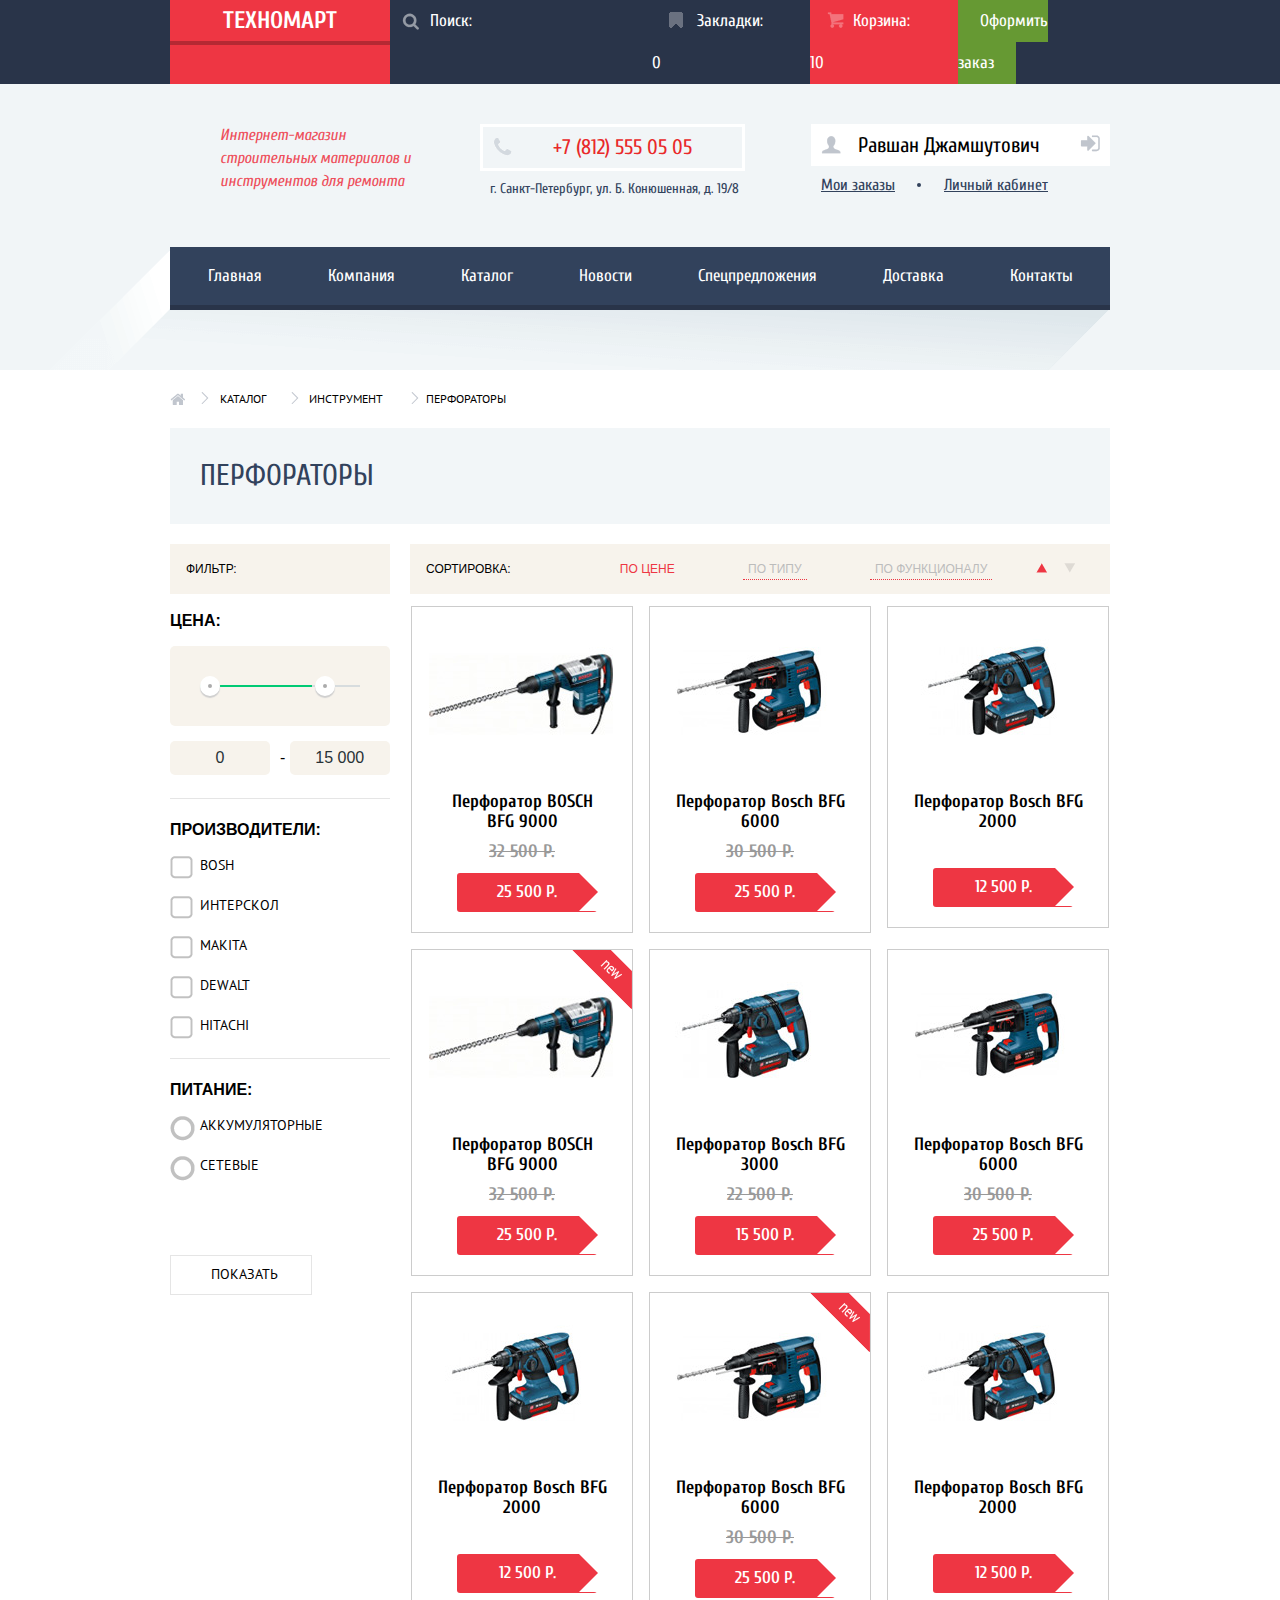
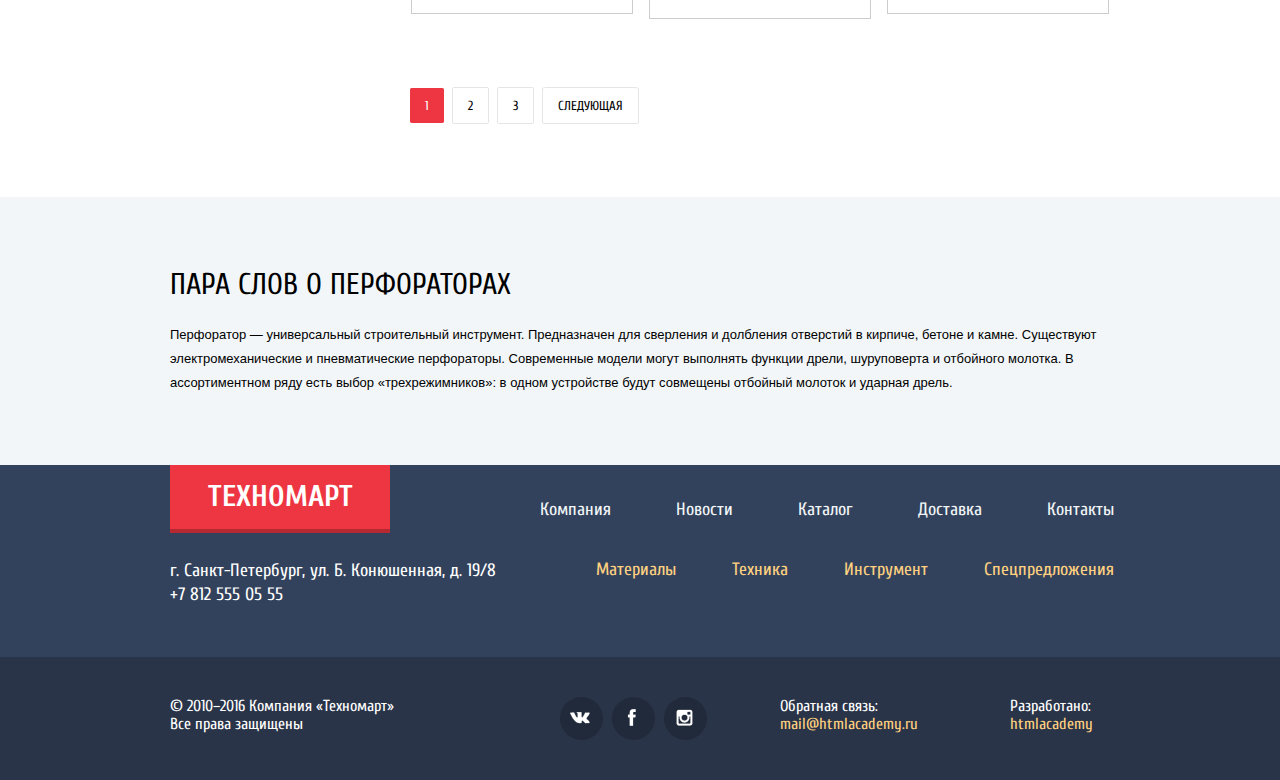
==== commit 2c13999c: "Из последнего диалога изменения" ====
--- a/catalog.html
+++ b/catalog.html
@@ -4,10 +4,19 @@
     <meta charset="utf-8">
     <title>Техномарт</title>
     <link href="css/style.css" rel="stylesheet">
-    <link href="http://fonts.googleapis.com/css?family=Open+Sans:300italic,400italic,700italic,400,300,700&amp;subset=latin,cyrillic" rel="stylesheet" type="text/css">
-    <link href="http://fonts.googleapis.com/css?family=Cuprum:400,400italic,700,700italic&amp;subset=latin,cyrillic" rel="stylesheet" type="text/css">
-    <link href="http://fonts.googleapis.com/css?family=Roboto:400,300,300italic,400italic,700,700italic&amp;subset=latin,cyrillic" rel="stylesheet" type="text/css">
+    <link href="https://fonts.googleapis.com/css?family=Cuprum:400,400i,700|PT+Sans:400,700&subset=cyrillic" rel="stylesheet">
   </head>
+  
+  <!-- Ругается валидатор - модальный блок -->
+  <div class="modal-content-order">
+      <button class="modal-content-close modal-close" type="button" title="Закрыть">Закрыть</button>
+      <span>Товар добавлен в корзину!</span>
+      <div class="submit-order">
+        <a class="btn btn-order">оформить заказ</a>
+        <a class="btn btn-close modal-close">продолжить покупки</a>
+      </div>
+  </div>
+
   <body>
     <header class="header">
     <div class="menu-top">
@@ -21,7 +30,7 @@
           <div class="menu-top-bookmarks">
             <a href="#">Закладки: 0</a>
           </div>
-          <div class="menu-top-basket">
+          <div class="menu-top-basket filled">
             <a href="#">Корзина: 10</a>
           </div>
           <div class="menu-top-order">
@@ -30,6 +39,7 @@
         </div>
       </div>
     </div>
+
     <div class="menu">
       <div class="container">
         <div class="menu-middle  clearfix">
@@ -43,12 +53,10 @@
             <a class="login" href="#">Войти</a>
             <a class="registration" href="#">Регистрация</a>
             -->
-
-            
-                        <a class="user" href="#">Равшан Джамшутович</a><br>
-                        <a class="user-orders" href="#">Мои заказы</a>
-                        <a class="user-profile" href="#">Личный кабинет</a>
-            
+            <a class="user" href="#">Равшан Джамшутович</a><br>
+            <a class="user-orders" href="#">Мои заказы</a>
+            <a class="user-profile" href="#">Личный кабинет</a>
+
             <div class="login-popup">
               <a href="#" class="login-popup-close">✕</a>
               <form class="login-form" action="/auth" method="post">
@@ -56,12 +64,13 @@
                 <input class="password-field" type="password" name="password" placeholder="Пароль">
                 <a class="restore" href="#">Я забыл пароль</a>
                 <label>
-                  <input type="checkbox" name="remember"> Запомните меня</label>
-                <input type="submit" value="Войти">
+                  <input type="checkbox" name="remember"> Запомните меня
+                </label>
               </form>
             </div>
           </div>
         </div>
+
         <nav class="menu-lower">
           <div class="menu-lower-menu">
             <p><a href="index.html">Главная</a></p>
@@ -74,17 +83,20 @@
           </div> 
         </nav>
       </div>
-      </div>
     </div>
   </header>
-    <main>
+
+  <main>
     <div class="container  clearfix">
+      
       <div class="breadcrumbs">
         <p><a href="#">Каталог</a></p>
         <p><a href="#">Инструмент</a></p>
         <p>Перфораторы</p>
       </div>
+
       <h1 class="calalog-header">Перфораторы</h1>
+
       <form class="side-left">
         <p class="side-topbar">Фильтр:</p>
 
@@ -144,13 +156,12 @@
               <input type="submit" id="view" name="view" value="Показать">
               <label for="view">Показать</label>
             </div>
-
           </div>
         </section>
-
       </form>
 
       <div class="side-right">
+
         <div class="side-topbar  clearfix">Сортировка:
           <ul class="sort-controls">
             <li><span class="sort-option  sort-option-active">По цене</span>
@@ -180,6 +191,7 @@
             <del class="price-old">32 500 P.</del>
             <ins class="price">25 500 P.</ins>
           </div>
+
           <div class="catalog-item  catalog-item-catalog">
             <div class="actions">
               <a href="#" class="buy">Купить</a>
@@ -191,6 +203,7 @@
             <del class="price-old">30 500 P.</del>
             <ins class="price">25 500 P.</ins>
           </div>
+
           <div class="catalog-item  catalog-item-catalog">
             <div class="actions">
               <a href="#" class="buy">Купить</a>
@@ -201,6 +214,7 @@
             <a class="title" href="#">Перфоратор Bosch BFG 2000</a>
             <ins class="price">12 500 P.</ins>
           </div>
+
           <div class="catalog-item  catalog-item-catalog">
             <div class="actions">
               <a href="#" class="buy">Купить</a>
@@ -212,6 +226,7 @@
             <del class="price-old">32 500 P.</del>
             <ins class="price">25 500 P.</ins>
           </div>
+
           <div class="catalog-item  catalog-item-catalog">
             <div class="actions">
               <a href="#" class="buy">Купить</a>
@@ -223,6 +238,7 @@
             <del class="price-old">22 500 P.</del>
             <ins class="price">15 500 P.</ins>
           </div>
+
           <div class="catalog-item  catalog-item-catalog">
             <div class="actions">
               <a href="#" class="buy">Купить</a>
@@ -234,6 +250,7 @@
             <del class="price-old">30 500 P.</del>
             <ins class="price">25 500 P.</ins>
           </div>
+
           <div class="catalog-item  catalog-item-catalog">
             <div class="actions">
               <a href="#" class="buy">Купить</a>
@@ -244,6 +261,7 @@
             <a class="title" href="#">Перфоратор Bosch BFG 2000</a>
             <ins class="price">12 500 P.</ins>
           </div>
+
           <div class="catalog-item  catalog-item-catalog">
             <div class="actions">
               <a href="#" class="buy">Купить</a>
@@ -255,6 +273,7 @@
             <del class="price-old">30 500 P.</del>
             <ins class="price">25 500 P.</ins>
           </div>
+
           <div class="catalog-item  catalog-item-catalog">
             <div class="actions">
               <a href="#" class="buy">Купить</a>
@@ -266,6 +285,7 @@
             <ins class="price">12 500 P.</ins>
           </div>
         </div>
+
         <div class="catalog-paginator">
           <div>
             <p><span class="page-button  page-button-active">1</span>
@@ -280,6 +300,7 @@
         </div>
       </div>
     </div>
+
     <section class="about-product">
       <div class="container">
         <div class="about-product-text-container">
@@ -289,7 +310,8 @@
       </div>
     </section>
   </main>
-    <footer>
+
+  <footer>
     <div class="footer-upper">
       <div class="container  clearfix">
         <div id="contacts" class="footer-upper-contacts">
@@ -297,6 +319,7 @@
           <p class="address">г. Санкт-Петербург, ул. Б. Конюшенная, д. 19/8<br>
             <p class="address">+7 812 555 05 55</p>
         </div>
+
         <div class="footer-menu">
           <div class="footer-upper-site-menu">
             <p><a href="#">Компания</a></p>
@@ -305,6 +328,7 @@
             <p><a href="#shipping">Доставка</a></p>
             <p><a href="#contacts">Контакты</a></p>
           </div>
+
           <div class="footer-upper-shop-menu">
             <p><a href="catalog.html">Материалы</a></p>
             <p><a href="catalog.html">Техника</a></p>
@@ -314,6 +338,7 @@
         </div>
       </div>
     </div>
+
     <div class="footer-lower">
       <div class="container  clearfix">
         <p class="copyright-company">© 2010–2016 Компания «Техномарт»
@@ -332,6 +357,5 @@
       </div>
     </div>
   </footer>
-  <script src="js/script.js"></script>
 </body>
 </html>--- a/css/style.css
+++ b/css/style.css
@@ -5,8 +5,13 @@
 }
 
 body {
-  font-family: 'Open Sans', sans-serif;
+  font-family: 'Cuprum', 'Arial', sans-serif;
   font-size: 13px;
+  line-height: 1.2;
+}
+
+main {
+  display: block;
 }
 
 .header {
@@ -70,23 +75,29 @@
 
 .menu-top-search input {
   height: 32px;
-  width: 230px;
+  width: 212px;
   border: none;
-  padding: 5px 10px 5px 20px;
-  background: #293449 url('../img/Search.png') no-repeat 5% 50%;
+  padding: 5px 10px 5px 40px;
+  background: #293449 url('../img/icon-search.png') no-repeat 5% 50%;
   opacity: 0.5;
-  color: #293449;
 }
 
 .menu-top-search input:hover {
   opacity: 1;
-  background: #212a3a url('../img/Search.png') no-repeat 5% 50%;
+  background: #212a3a url('../img/icon-search.png') no-repeat 5% 50%;
   color: #212a3a;
 }
 
 .menu-top-search input:focus {
   opacity: 1;
   background: #FFFFFF url('../img/search-red.png') no-repeat 5% 50%;
+}
+
+:focus {
+  outline: none;
+  outline-color: none;
+  outline-style: none;
+  outline-width: none;
 }
 
 .menu-top-search label {
@@ -147,7 +158,6 @@
 .menu-top-basket {
   position: relative;
   overflow: hidden;
-  background: #EE3643;
 }
 
 .menu-top-basket:before {
@@ -190,12 +200,24 @@
   background: #ee3643;
 }
 
+.filled {
+  background: #ee3643;
+}
+
+.filled:hover {
+  background: #ca2c37;
+}
+
+.filled:active {
+  background: #ba2732;
+}
+
 .menu-top-order a {
   color: #FFFFFF;
-  background: #63A63E;
+  background: #669933;
   text-decoration: none;
-  line-height: 39px;
-  padding: 15px 22px;
+  line-height: 42px;
+  padding: 12px 22px;
 }
 
 .menu-top-order a:hover {
@@ -302,11 +324,11 @@
 .login:before {
   content: '';
   position: absolute;
-  left: 40px;
+  left: 15px;
   top: 9px;
   width: 30px;
   height: 30px;
-  background: url('../img/icon-user.png') no-repeat;
+  background: url('../img/icon-login.png') no-repeat 0px 2px;
   opacity: 0.5;
 }
 
@@ -575,9 +597,6 @@
 
   box-sizing: border-box;
 }
-
-
-/**Слайдер №1**/
 
 .features-slider {
   position: relative;
@@ -878,10 +897,18 @@
   display: block;
   color: black;
   text-decoration: none;
+  font-family: 'Cuprum', 'Arial', sans-serif;
+  font-size: 18px;
+  line-height: 1.111;
+  white-space: normal;
 }
 
 .price-old {
   color: #999;
+  font-family: 'Cuprum', 'Arial', sans-serif;
+  font-size: 18px;
+  line-height: 1.111;
+  white-space: normal;
 }
 
 .price {
@@ -898,6 +925,10 @@
   text-decoration: none;
   font-weight: 600;
   line-height: 1.126;
+  font-family: 'Cuprum', 'Arial', sans-serif;
+  font-size: 17px;
+  line-height: 1.111;
+  white-space: normal;
 }
 
 .price:after {
@@ -909,6 +940,7 @@
   height: 0;
   border: 19px solid white;
   border-left-color: #EE3643;
+ 
 }
 
 .catalog-item .actions {
@@ -922,7 +954,34 @@
   background-color: rgba(255, 255, 255, 0.9);
 }
 
-.catalog-item .actions .buy,
+.catalog-item .actions .buy {
+  display: block;
+  width: 129px;
+  margin: 0 auto;
+  margin-bottom: 7px;
+  padding: 7px 0;
+  border: 3px solid #63a63e;
+  border-bottom-color: #367315;
+  background: #63a63e url("../img/icon-basket-before.png") no-repeat 10px 5px;
+  color: white;
+  font-size: 14px;
+  font-weight: normal;
+  line-height: 18px;
+  text-decoration: none;
+  text-transform: uppercase;
+  border-radius: 3px;
+  font-family: 'Cuprum', 'Arial', sans-serif;
+  line-height: 1.111;
+  white-space: normal; 
+}
+
+.buy {
+  background: #63a63e url("../img/icon-basket.png") no-repeat 10px 5px;
+  opacity: 0.3;
+
+}
+
+
 .catalog-item .actions .bookmark {
   display: block;
   width: 129px;
@@ -931,7 +990,6 @@
   padding: 7px 0;
   border: 3px solid #63a63e;
   border-bottom-color: #367315;
-  background: #63a63e;
   color: white;
   font-size: 14px;
   font-weight: normal;
@@ -939,6 +997,9 @@
   text-decoration: none;
   text-transform: uppercase;
   border-radius: 3px;
+  font-family: 'Cuprum', 'Arial', sans-serif;
+  line-height: 1.111;
+  white-space: normal; 
 }
 
 .catalog-item .actions .bookmark {
@@ -956,7 +1017,8 @@
 }
 
 .catalog-item .actions .buy:hover {
-  background: #5fbb2d;
+  background: #5fbb2d url("../img/icon-basket.png") no-repeat 10px 5px;
+  opacity: 1;
 }
 
 .catalog-item .actions .buy:active {
@@ -1067,11 +1129,6 @@
   color: #32425C;
 }
 
-
-
-
-
-
 .services {
   margin-bottom: 74px;
   padding-bottom: 104px;
@@ -1107,7 +1164,6 @@
   line-height: 1.846;
   font-family: 'PT Sans', 'Arial', sans-serif;
 }
-/** Слайдер №2 **/
 
 .services-tabs input {
   display: none;
@@ -1570,12 +1626,12 @@
   display: table;
   clear: both;
 }
-/*Style of catalog*/
 
 .breadcrumbs {
   padding: 0;
   margin: 20px 20px 20px 30px;
   position: relative;
+font-family: 'PT Sans',Arial,sans-serif;
 }
 
 .breadcrumbs p {
@@ -1588,6 +1644,7 @@
   text-decoration: none;
   text-transform: uppercase;
   margin: 0 20px;
+
 }
 
 .breadcrumbs a {
@@ -1647,6 +1704,7 @@
   float: left;
   width: 220px;
   position: relative;
+  font-family: 'PT Sans',Arial,sans-serif;
  }
 
 .side-topbar {
@@ -2092,7 +2150,6 @@
   padding: 70px 0;
   margin: 0 auto;
 }
-/* Login form */
 
 .login-popup {
   display: none;
@@ -2133,14 +2190,6 @@
 
 .login-form input[type="password"] {
   margin-bottom: 15px;
-}
-
-.login-form .login-field {
-  background: url('../img/icon-user.png') no-repeat;
-}
-
-.login-form .password-field {
-  background: url('../img/icon-user.png') no-repeat;
 }
 
 .login-form .restore {
@@ -2190,74 +2239,6 @@
   width: 360px;
 }
 
-@-webkit-keyframes login-open {
-  0% {
-    -webkit-transform: translateY(-2000px);
-  }
-  70% {
-    -webkit-transform: translateY(30px);
-  }
-  90% {
-    -webkit-transform: translateY(-10px);
-  }
-  100% {
-    -webkit-transform: translateY(0);
-  }
-}
-
-@keyframes login-open {
-  0% {
-    transform: translateY(-2000px);
-  }
-  70% {
-    transform: translateY(30px);
-  }
-  90% {
-    transform: translateY(-10px);
-  }
-  100% {
-    transform: translateY(0);
-  }
-}
-
-@-webkit-keyframes login-error {
-  0%, 100% {
-    -webkit-transform: translateX(0);
-  }
-  10%,
-  30%,
-  50%,
-  70%,
-  90% {
-    -webkit-transform: translateX(-10px);
-  }
-  20%,
-  40%,
-  60%,
-  80% {
-    -webkit-transform: translateX(10px);
-  }
-}
-
-@keyframes login-error {
-  0%, 100% {
-    transform: translateX(0);
-  }
-  10%,
-  30%,
-  50%,
-  70%,
-  90% {
-    transform: translateX(-10px);
-  }
-  20%,
-  40%,
-  60%,
-  80% {
-    transform: translateX(10px);
-  }
-}
-
 .login-popup-show {
   display: block;
   -webkit-animation: login-open 0.4s;
@@ -2274,4 +2255,226 @@
   font: 0/0 a;
   text-shadow: none;
   color: transparent;
+}
+
+.modal-content,
+.modal-content-order {
+  position: fixed;
+  top: 50%;
+  left: 50%;
+
+  width: 620px;
+
+  color: #000000;
+  background: #ffffff;
+  box-shadow: 0 30px 50px rgba(0, 0, 0, 0.7);
+  border-top: 7px solid #ee3643;
+  -webkit-transform: translate(-50%,-50%);
+  -moz-transform: translate(-50%,-50%);
+  -ms-transform: translate(-50%,-50%);
+  -o-transform: translate(-50%,-50%);
+  transform: translate(-50%,-50%);
+
+  z-index: 1001;
+}
+
+.modal-content-map {
+  position: absolute;
+  top: -40px;
+  left: -640px;
+
+  display: none;
+  width: 940px;
+  height: 446px;
+
+  background: #e9e5dc url("../img/map-modal.jpg") no-repeat;
+  border: none;
+  box-shadow: 0 0 15px 1px rgba(35, 31, 32, 0.5);
+}
+
+.modal-content-close {
+  position: absolute;
+  top: 10px;
+  right: 10px;
+
+  width: 22px;
+  height: 22px;
+
+  font-size: 0;
+
+  background-color: transparent;
+  border: 0;
+  outline: 0;
+  cursor: pointer;
+
+  z-index: 100;
+}
+
+.modal-content-close::before,
+.modal-content-close::after {
+  position: absolute;
+  top: 7px;
+  left: 0;
+
+  width: 25px;
+  height: 5px;
+
+  background-color: #ee3643;
+  border-radius: 1px;
+
+  content: "";
+}
+
+.modal-content-close::before {
+  -webkit-transform: rotate(45deg);
+  -moz-transform: rotate(45deg);
+  -ms-transform: rotate(45deg);
+  -o-transform: rotate(45deg);
+  transform: rotate(45deg);
+}
+
+.modal-content-close::after {
+  -webkit-transform: rotate(-45deg);
+  -moz-transform: rotate(-45deg);
+  -ms-transform: rotate(-45deg);
+  -o-transform: rotate(-45deg);
+  transform: rotate(-45deg);
+}
+
+.submit-form {
+  width: 620px;
+  margin: 0;
+
+  background: #f1f1f1;
+}
+
+.submit-form-item legend {
+  margin: 0;
+  margin-bottom: 8px;
+
+  font-size: 18px;
+  line-height: 1;
+}
+
+.submit-form-item input,
+.submit-form-item textarea {
+  padding: 10px 14px;
+
+  font-family: 'PT Sans', 'Arial', sans-serif;
+
+  border: 2px solid #d7dcde;
+  border-radius: 2px;
+  box-sizing: border-box;
+}
+.submit-form-item input {
+  width: 220px;
+}
+
+.submit-form-item textarea {
+  width: 460px;
+  height: 116px;
+
+  resize: none;
+}
+
+.submit-form-content {
+  padding-top: 48px;
+  padding-right: 80px;
+  padding-bottom: 14px;
+  padding-left: 80px;
+
+  background: #ffffff;
+}
+
+.submit-form-item {
+  float: left;
+  margin-bottom: 20px;
+}
+
+.submit-name {
+  margin-right: 20px;
+}
+
+.modal-content .btn  {
+  width: 460px;
+  margin: 37px 80px;
+
+  text-align: center;
+  outline: none;
+}
+
+.modal-content,
+.modal-content-order {
+  display: none;
+}
+
+.modal-content-show {
+  display: block;
+
+  -webkit-animation: bounce 1s;
+  -moz-animation: bounce 1s;
+  -ms-animation: bounce 1s;
+  -o-animation: bounce 1s;
+  animation: bounce 1s;
+}
+
+.modal-content-showmap {
+  display: block;
+
+  -webkit-animation: blink 1s;
+  -moz-animation: blink 1s;
+  -ms-animation: blink 1s;
+  -o-animation: blink 1s;
+  animation: blink 1s;
+}
+
+/** модальная форма на второй странице **/
+
+.modal-content-order span {
+  position: relative;
+
+  display: block;
+  padding-top: 65px;
+  padding-bottom: 67px;
+  padding-left: 52px;
+
+  font-size: 30px;
+  line-height: 1;
+  text-align: center;
+}
+
+.modal-content-order span::after {
+  position: absolute;
+  top: 45px;
+  left: 80px;
+
+  width: 66px;
+  height: 66px;
+
+  background: url("../img/checkmark.png");
+
+  content: "";
+}
+
+.modal-content-order .btn-order,
+.modal-content-order .btn-close {
+  width: 220px;
+  margin-left: 20px;
+
+  outline: none;
+}
+
+.modal-content-order .btn-close {
+  background: #ffffff;
+
+  color: #000000;
+}
+
+.submit-order {
+  margin: 0;
+  padding: 37px 60px;
+
+  font-size: 0;
+
+  background: #f1f1f1;
 }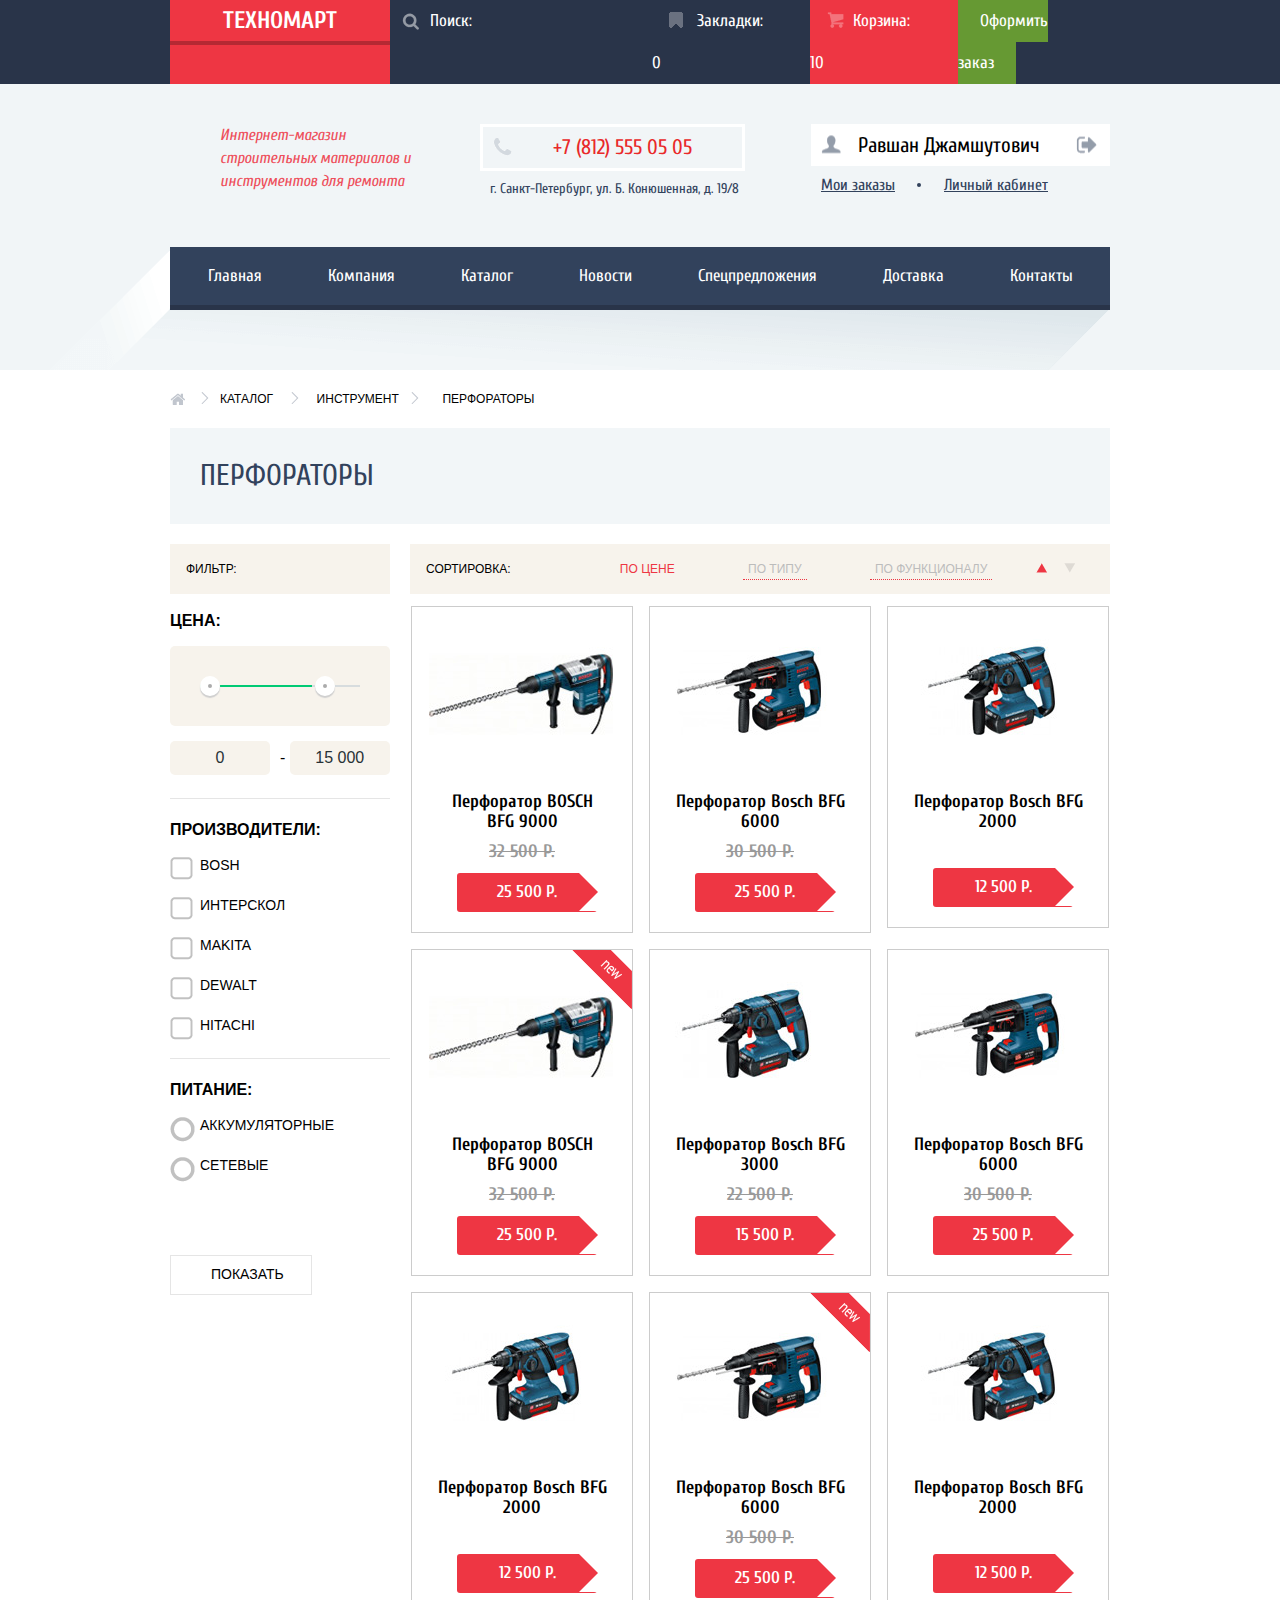
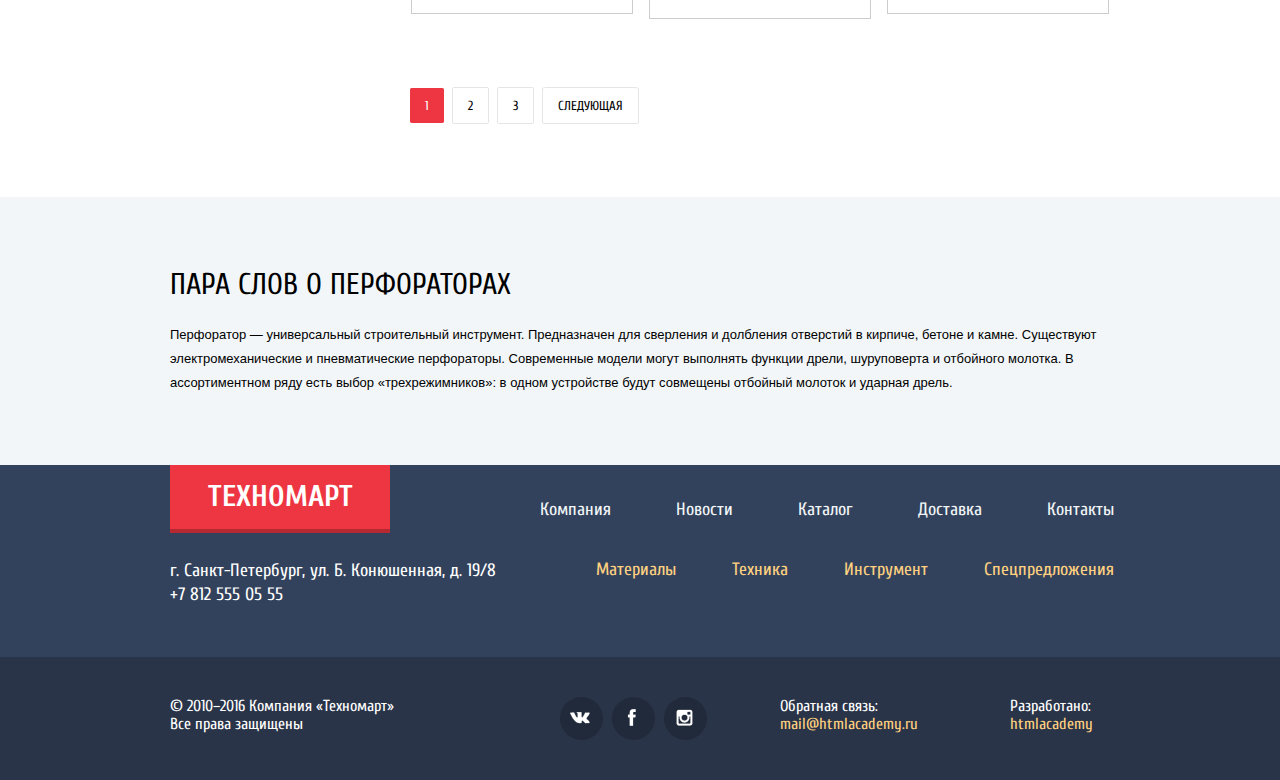
==== commit 83d79838: "Завершение верстки" ====
--- a/catalog.html
+++ b/catalog.html
@@ -4,19 +4,9 @@
     <meta charset="utf-8">
     <title>Техномарт</title>
     <link href="css/style.css" rel="stylesheet">
-    <link href="https://fonts.googleapis.com/css?family=Cuprum:400,400i,700|PT+Sans:400,700&subset=cyrillic" rel="stylesheet">
+    <link href="https://fonts.googleapis.com/css?family=Cuprum:400,400i,700/PT+Sans:400,700&subset=cyrillic" rel="stylesheet">
   </head>
   
-  <!-- Ругается валидатор - модальный блок -->
-  <div class="modal-content-order">
-      <button class="modal-content-close modal-close" type="button" title="Закрыть">Закрыть</button>
-      <span>Товар добавлен в корзину!</span>
-      <div class="submit-order">
-        <a class="btn btn-order">оформить заказ</a>
-        <a class="btn btn-close modal-close">продолжить покупки</a>
-      </div>
-  </div>
-
   <body>
     <header class="header">
     <div class="menu-top">
@@ -45,7 +35,7 @@
         <div class="menu-middle  clearfix">
           <p class="menu-middle-info">Интернет-магазин строительных материалов и инструментов для ремонта</p>
           <div class="menu-middle-contacts">
-            <a href="tel:+7 (812) 555 05 55"> <span class="contacts-phone">+7 (812) 555 05 05</span></a>
+            <a href="tel:+7(812)5550555"> <span class="contacts-phone">+7 (812) 555 05 05</span></a>
             <p class="contacts-address">г. Санкт-Петербург, ул. Б. Конюшенная, д. 19/8</p>
           </div>
           <div class="menu-middle-account">
@@ -357,5 +347,14 @@
       </div>
     </div>
   </footer>
+  <!--модальный блок -->
+  <div class="modal-content-order">
+      <button class="modal-content-close modal-close" type="button" title="Закрыть">Закрыть</button>
+      <span>Товар добавлен в корзину!</span>
+      <div class="submit-order">
+        <a class="btn btn-order">оформить заказ</a>
+        <a class="btn btn-close modal-close">продолжить покупки</a>
+      </div>
+  </div>
 </body>
 </html>--- a/css/style.css
+++ b/css/style.css
@@ -319,6 +319,7 @@
 
 .login:active {
   color: #b2b2b2;
+  opacity: 0.3;
 }
 
 .login:before {
@@ -328,8 +329,8 @@
   top: 9px;
   width: 30px;
   height: 30px;
-  background: url('../img/icon-login.png') no-repeat 0px 2px;
-  opacity: 0.5;
+  background: url('../img/icon-login-hover.png') no-repeat 0px 2px;
+  opacity: 0.3;
 }
 
 .login:hover:before {
@@ -351,6 +352,8 @@
 
 .user:active {
   color: #b2b2b2;
+  opacity: 0.5;
+
 }
 
 .user:before {
@@ -358,27 +361,29 @@
   position: absolute;  
   left: 10px;
   top: 12px;
-  width: 20px;
+  width: 280px;
   height: 20px;
-  background: url('../img/icon-user-hover.png') no-repeat;
+  background: url('../img/icon-user-hov.png') no-repeat;
   opacity: 0.3;
 }
+
 
 .user:after {
   content: '';
   position: absolute;
-  right: 10px;
+  left: 10px;
   top: 11px;
-  width: 20px;
+  width: 280px;
   height: 20px;
-  background: url('../img/icon-login-hover.png') no-repeat;
+  background: url('../img/icon-user-hov.png') no-repeat;
   opacity: 0.3;
 }
-
 
 .user:hover:after {
   opacity: 1;
 }
+
+
 
 .user-orders,
 .user-profile {
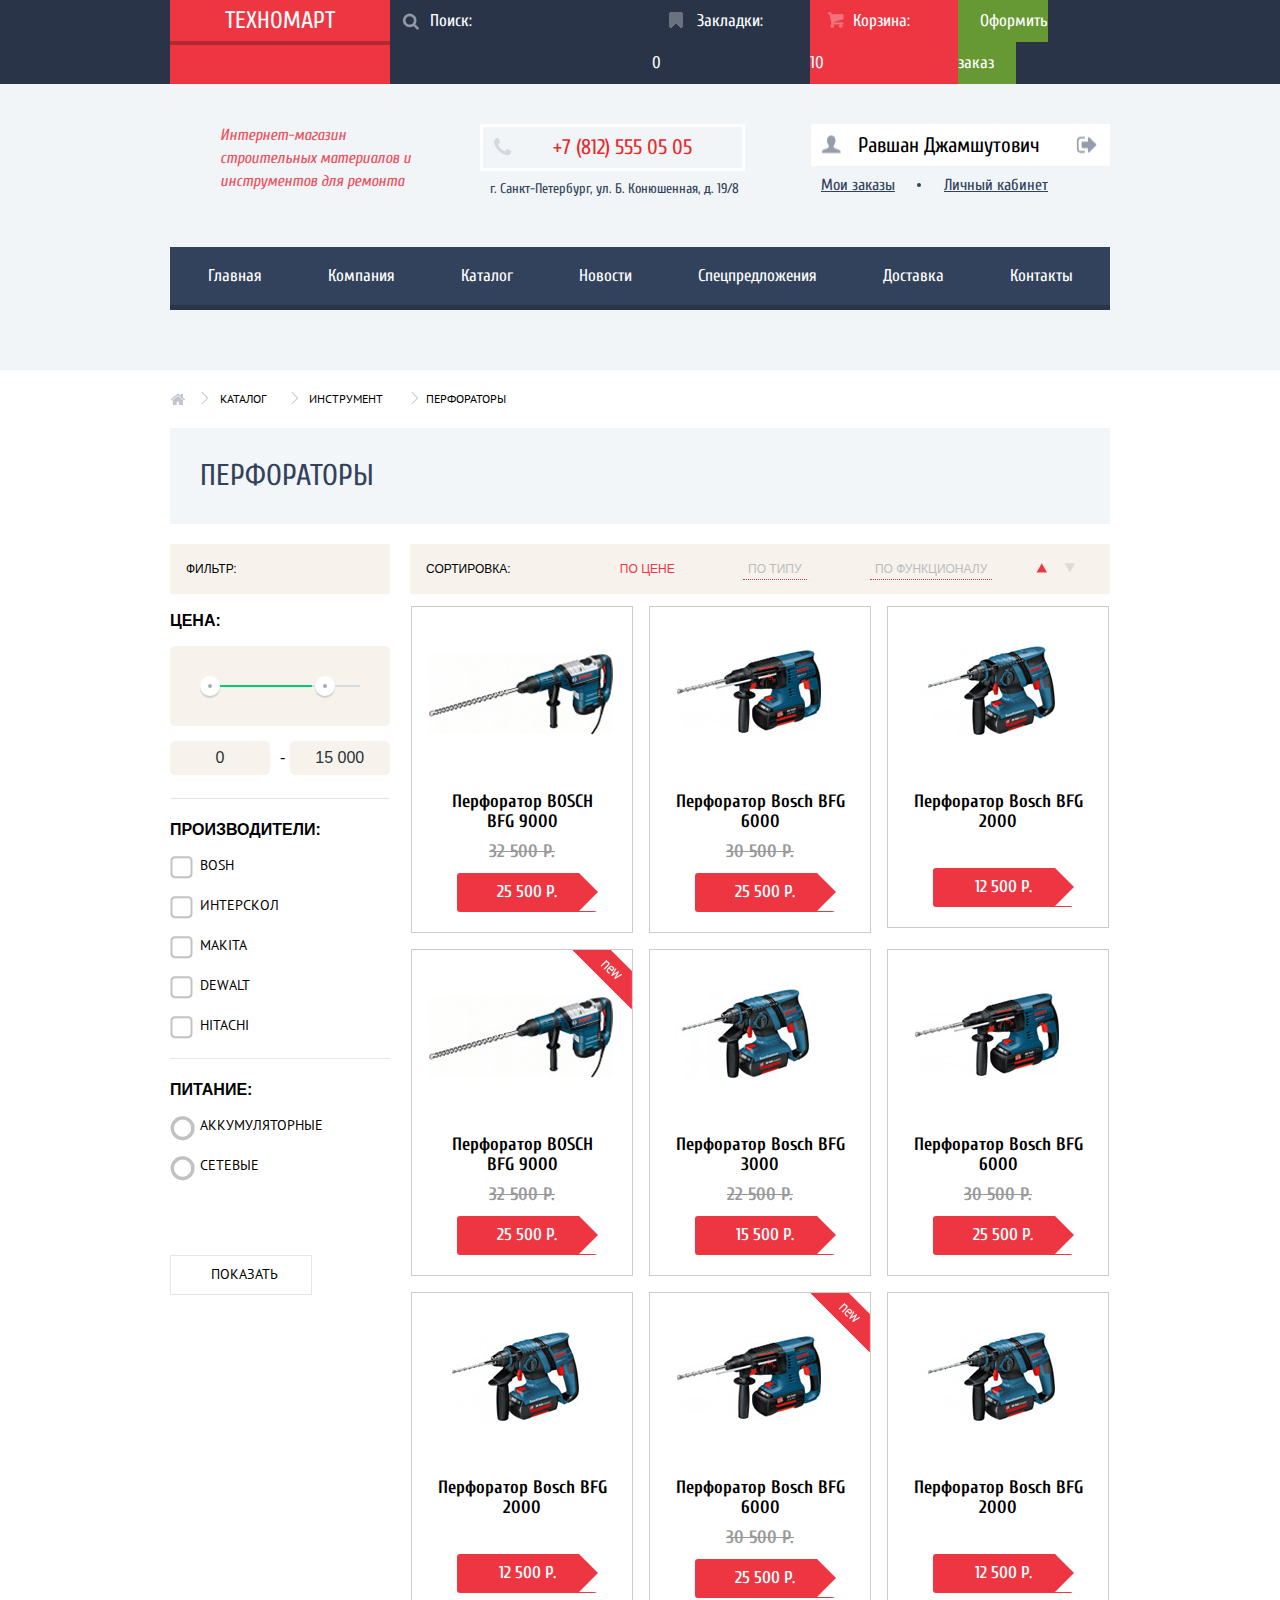
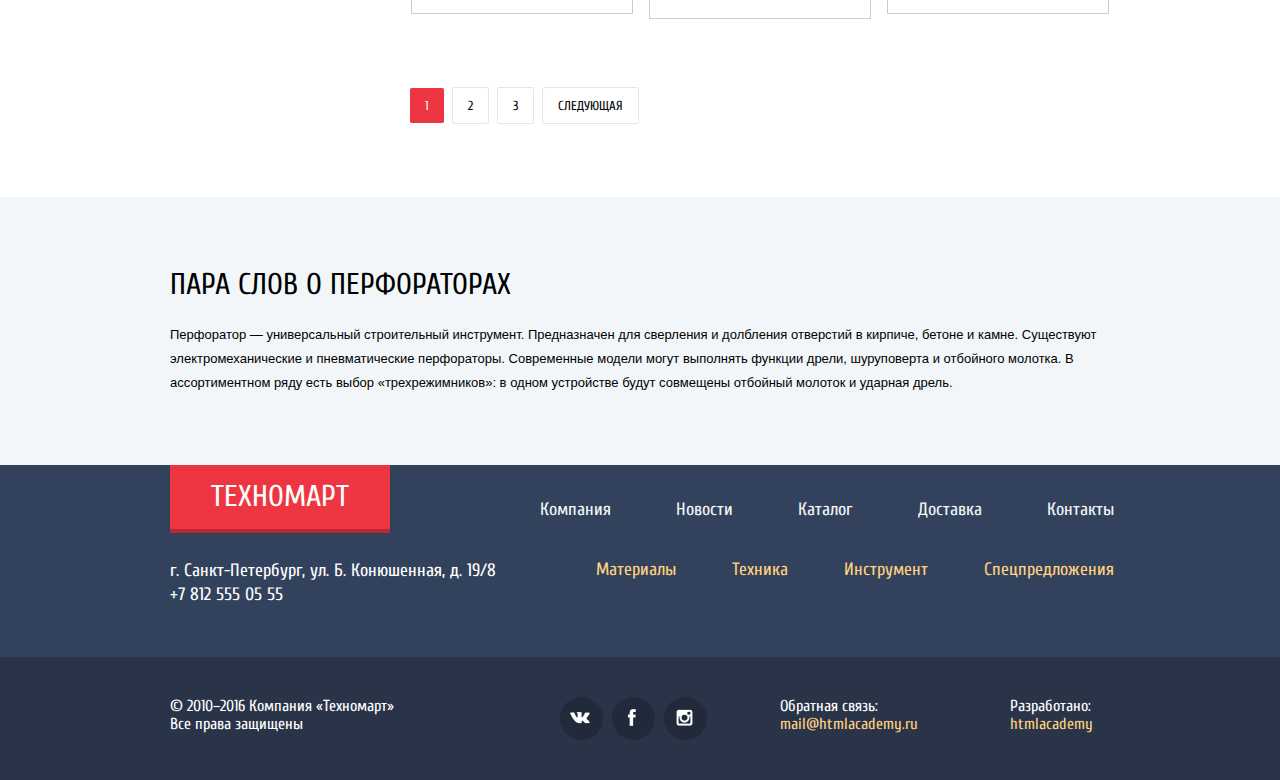
==== commit 16d423e8: "Послание исправления" ====
--- a/catalog.html
+++ b/catalog.html
@@ -4,7 +4,7 @@
     <meta charset="utf-8">
     <title>Техномарт</title>
     <link href="css/style.css" rel="stylesheet">
-    <link href="https://fonts.googleapis.com/css?family=Cuprum:400,400i,700/PT+Sans:400,700&subset=cyrillic" rel="stylesheet">
+    <link href="https://fonts.googleapis.com/css?family=Cuprum:400,400i,700|PT+Sans:400,700&subset=cyrillic" rel="stylesheet">
   </head>
   
   <body>
--- a/css/style.css
+++ b/css/style.css
@@ -43,7 +43,6 @@
   text-decoration: none;
   text-align: center;
   color: #FFFFFF;
-  font-weight: 700;
   background: #EE3643;
   font-size: 24px;
   line-height: 42px;
@@ -229,7 +228,7 @@
 }
 
 .menu {
-  background: #F1F5F7 url('../img/header-shadow.png') no-repeat center bottom;
+  background: #F1F5F7;
 }
 
 .menu .container {
@@ -982,8 +981,6 @@
 
 .buy {
   background: #63a63e url("../img/icon-basket.png") no-repeat 10px 5px;
-  opacity: 0.3;
-
 }
 
 
@@ -1137,7 +1134,7 @@
 .services {
   margin-bottom: 74px;
   padding-bottom: 104px;
-
+  padding-top: 65px;
   overflow: hidden;
 }
 
@@ -1151,8 +1148,9 @@
   font-family: 'Cuprum';
   font-size: 30px;
   font-weight: 400;
-  margin: 0 0 0 30px;
-  line-height: 89px;
+  padding-bottom: 35px;
+  margin-top: 0px;
+  margin-bottom: 0px;
   max-width: 700px;
   text-overflow: ellipsis;
   -o-text-overflow: ellipsis;
@@ -1161,10 +1159,11 @@
   overflow: hidden;
 }
 
+
+
 .section p {
   margin: 0;
   margin-bottom: 71px;
-
   font-size: 13px;
   line-height: 1.846;
   font-family: 'PT Sans', 'Arial', sans-serif;
@@ -1184,13 +1183,10 @@
   position: absolute;
   top: 50%;
   right: 0;
-
   width: 10px;
   height: 272px;
   margin-top: -136px;
-
   background: url("../img/services-tabs-shadow.png") no-repeat;
-
   content: "";
 }
 
@@ -1229,11 +1225,9 @@
   margin: 0;
   margin-bottom: 22px;
   padding: 0;
-
   font-size: 36px;
   line-height: 36px;
   text-transform: uppercase;
-
   color: #32425c;
 }
 
@@ -1241,7 +1235,6 @@
   width: 380px;
   margin: 0;
   padding: 0;
-
   font-size: 13px;
   line-height: 24px;
   font-family: 'PT Sans', 'Arial', sans-serif;
@@ -1262,20 +1255,16 @@
 .services-tabs-item:nth-child(1)::after {
   top: 22px;
   right: 0;
-
   width: 468px;
   height: 261px;
-
   background: url("../img/services-tabs-delivery.png");
 }
 
 .services-tabs-item:nth-child(2)::after {
   top: 1px;
   right: 0px;
-
   width: 389px;
   height: 283px;
-
   background: url("../img/services-tabs-guarantee.png");
 }
 
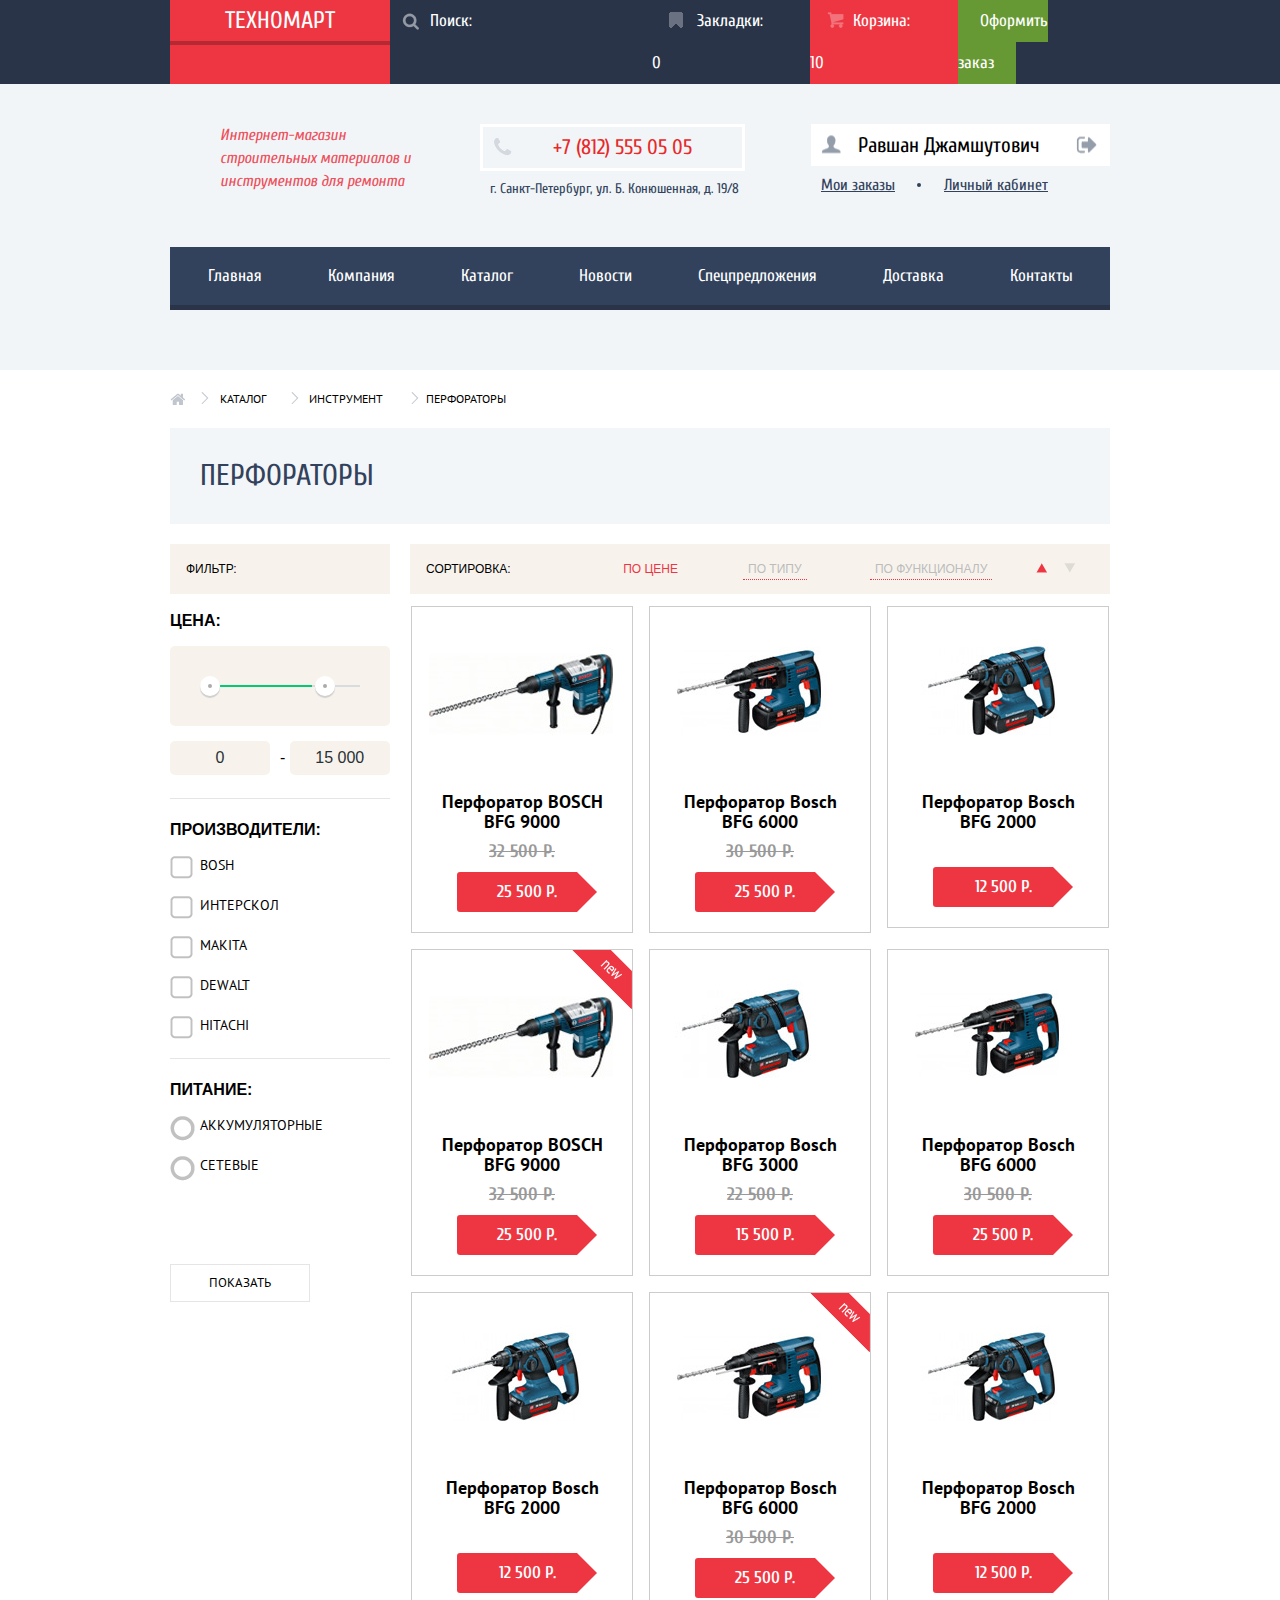
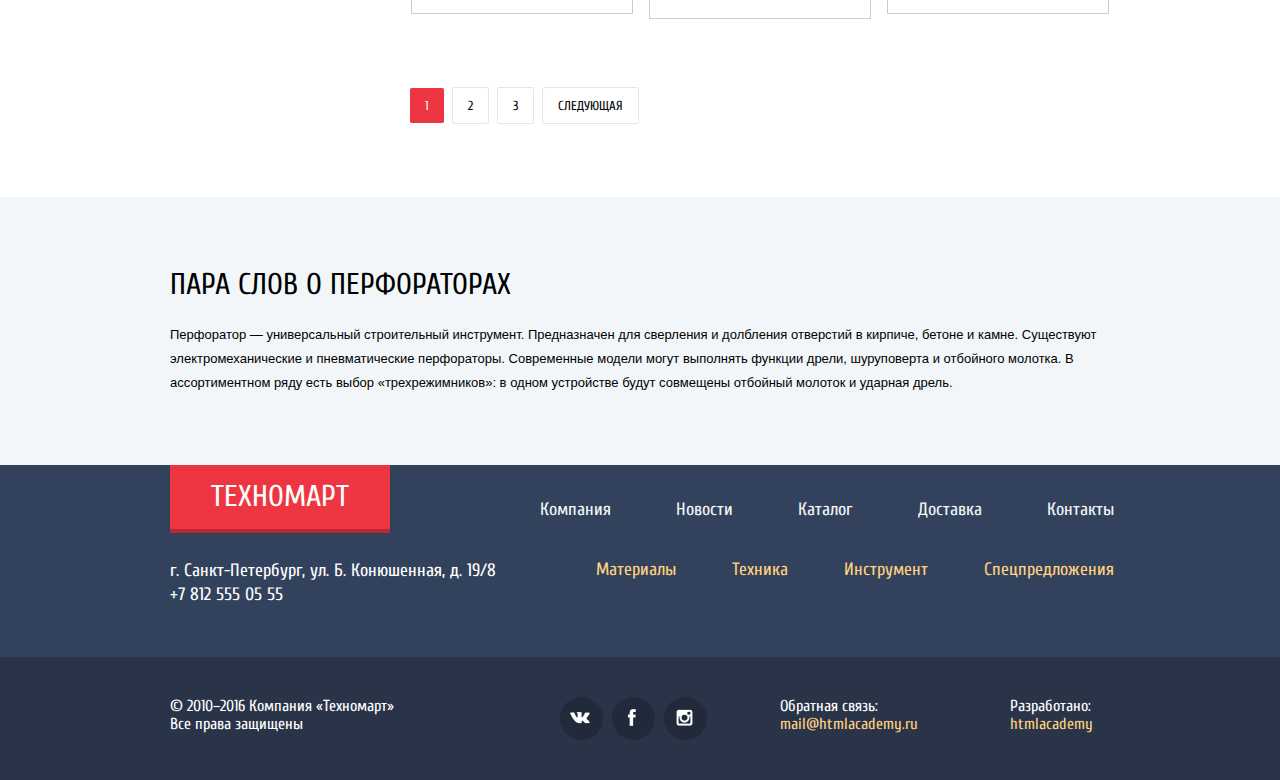
==== commit f776df88: "Final" ====
--- a/catalog.html
+++ b/catalog.html
@@ -143,8 +143,7 @@
               <label for="radio2">Сетевые</label>
             </div>
             <div class="view">
-              <input type="submit" id="view" name="view" value="Показать">
-              <label for="view">Показать</label>
+              <button type="submit">Показать</button>
             </div>
           </div>
         </section>
@@ -154,7 +153,7 @@
 
         <div class="side-topbar  clearfix">Сортировка:
           <ul class="sort-controls">
-            <li><span class="sort-option  sort-option-active">По цене</span>
+            <li><a class="sort-option  sort-option-active" href="#">По цене</a
             </li>
             <li><a class="sort-option" href="#">По типу</a>
             </li>
@@ -278,14 +277,10 @@
 
         <div class="catalog-paginator">
           <div>
-            <p><span class="page-button  page-button-active">1</span>
-            </p>
-            <p><a class="page-button" href="#">2</a>
-            </p>
-            <p><a class="page-button" href="#">3</a>
-            </p>
-            <p><a class="page-button" href="#">Следующая</a>
-            </p>
+            <p><a class="page-button  page-button-active">1</a></p>
+            <p><a class="page-button" href="#">2</a></p>
+            <p><a class="page-button" href="#">3</a></p>
+            <p><a class="page-button" href="#">Следующая</a></p>
           </div>
         </div>
       </div>
--- a/css/style.css
+++ b/css/style.css
@@ -16,7 +16,7 @@
 
 .header {
   font-size: 17px;
-  font-family: 'Cuprum';
+  font-family: 'Cuprum', 'Arial', sans-serif;
 }
 
 .container {
@@ -464,7 +464,7 @@
 .promo-block {
   font-size: 0;
   margin: 40px 0 50px;
-  font-family: 'Cuprum';
+  font-family: 'Cuprum', 'Arial', sans-serif;
   position: relative;
 }
 
@@ -500,25 +500,25 @@
 }
 
 .materials {
-  background: #F6B22D url("../img/promo-item01.png") no-repeat 0 0;
+  background: #F6B22D url('../img/promo-item01.png') no-repeat 0 0;
   position: relative;
 }
 
 .instruments {
-  background: #4AAFDE url("../img/promo-item02.png") no-repeat 0 0;
+  background: #4AAFDE url('../img/promo-item02.png') no-repeat 0 0;
 }
 
 .machines {
-  background: #CC79D1 url("../img/promo-item03.png") no-repeat 0 0;
+  background: #CC79D1 url('../img/promo-item03.png') no-repeat 0 0;
 }
 
 .discount {
-  background: #85D179 url("../img/promo-item04.png") no-repeat 0 0;
+  background: #85D179 url('../img/promo-item04.png') no-repeat 0 0;
   float: right;
 }
 
 .delivery {
-  background: #F6B22D url("../img/promo-item05.png") no-repeat 0 0;
+  background: #F6B22D url('../img/promo-item05.png') no-repeat 0 0;
   float: right;
 }
 
@@ -551,7 +551,7 @@
   right: 0;
   width: 60px;
   height: 60px;
-  background: url("../img/flag_new.png") no-repeat 0 0;
+  background: url('../img/flag_new.png') no-repeat 0 0;
 }
 
 .slider-wrapper {
@@ -624,13 +624,13 @@
 .features-slider-item:first-child {
   display: none;
 
-  background: #9a8a73 url("../img/features-slider-item-perforator.jpg") no-repeat;
+  background: #9a8a73 url('../img/features-slider-item-perforator.jpg') no-repeat;
 }
 
 .features-slider-item:last-child {
   display: none;
 
-  background: #a27a6f url("../img/features-slider-item-drill.jpg") no-repeat;
+  background: #a27a6f url('../img/features-slider-item-drill.jpg') no-repeat;
 }
 
 .features-slider h2 {
@@ -713,7 +713,7 @@
   border-right: 4px solid #ffffff;
   border-radius: 3px;
 
-  content: "";
+  content: '';
   z-index: 1000;
 }
 
@@ -792,7 +792,7 @@
 
 .btn {
   display: block;
-  font-family: 'Cuprum';
+  font-family: 'Cuprum', 'Arial', sans-serif;
   font-size: 14px;
   color: white;
   text-transform: uppercase;
@@ -843,7 +843,7 @@
   float: left;
   color: #32425c;
   text-transform: uppercase;
-  font-family: 'Cuprum';
+  font-family: 'Cuprum', 'Arial', sans-serif;
   font-size: 30px;
   font-weight: 400;
   margin: 0 0 0 30px;
@@ -864,7 +864,7 @@
 
 .catalog {
   margin-bottom: 40px;
-  font-family: 'Open Sans';
+  font-family: 'Open Sans', 'Arial', sans-serif;
   text-align: center;
 }
 
@@ -901,7 +901,7 @@
   display: block;
   color: black;
   text-decoration: none;
-  font-family: 'Cuprum', 'Arial', sans-serif;
+  font-family: 'Pt Sans', 'Arial', sans-serif;
   font-size: 18px;
   line-height: 1.111;
   white-space: normal;
@@ -928,21 +928,19 @@
   border-radius: 3px;
   text-decoration: none;
   font-weight: 600;
-  line-height: 1.126;
   font-family: 'Cuprum', 'Arial', sans-serif;
   font-size: 17px;
-  line-height: 1.111;
   white-space: normal;
 }
 
 .price:after {
-  content: "";
+  content: '';
   position: absolute;
   top: 0px;
   right: -20px;
   width: 0;
   height: 0;
-  border: 19px solid white;
+  border: 20px solid white;
   border-left-color: #EE3643;
  
 }
@@ -966,7 +964,7 @@
   padding: 7px 0;
   border: 3px solid #63a63e;
   border-bottom-color: #367315;
-  background: #63a63e url("../img/icon-basket-before.png") no-repeat 10px 5px;
+  background: #63a63e url('../img/icon-basket-before.png') no-repeat 10px 5px;
   color: white;
   font-size: 14px;
   font-weight: normal;
@@ -980,7 +978,7 @@
 }
 
 .buy {
-  background: #63a63e url("../img/icon-basket.png") no-repeat 10px 5px;
+  background: #63a63e url('../img/icon-basket.png') no-repeat 10px 5px;
 }
 
 
@@ -1019,7 +1017,7 @@
 }
 
 .catalog-item .actions .buy:hover {
-  background: #5fbb2d url("../img/icon-basket.png") no-repeat 10px 5px;
+  background: #5fbb2d url('../img/icon-basket.png') no-repeat 10px 5px;
   opacity: 1;
 }
 
@@ -1059,7 +1057,7 @@
   right: 0;
   width: 60px;
   height: 60px;
-  background: url("../img/flag_new.png") no-repeat 0 0;
+  background: url('../img/flag_new.png') no-repeat 0 0;
 }
 
 .manufacturers {
@@ -1100,7 +1098,7 @@
   width: 200px;
   background: #32425C;
   color: #ffffff;
-  font-family: 'Cuprum';
+  font-family: 'Cuprum''Arial', 'Arial', sans-serif;
   font-size: 21px;
   font-weight: 700;
   line-height: 21px;
@@ -1145,7 +1143,7 @@
 .section h1 {
   color: #32425c;
   text-transform: uppercase;
-  font-family: 'Cuprum';
+  font-family: 'Cuprum', 'Arial', sans-serif;
   font-size: 30px;
   font-weight: 400;
   padding-bottom: 35px;
@@ -1186,8 +1184,8 @@
   width: 10px;
   height: 272px;
   margin-top: -136px;
-  background: url("../img/services-tabs-shadow.png") no-repeat;
-  content: "";
+  background: url('../img/services-tabs-shadow.png') no-repeat;
+  content: '';
 }
 
 .services-tabs-controls label {
@@ -1249,7 +1247,7 @@
 
 .services-tabs-item::after {
   position: absolute;
-  content: "";
+  content: '';
 }
 
 .services-tabs-item:nth-child(1)::after {
@@ -1257,7 +1255,7 @@
   right: 0;
   width: 468px;
   height: 261px;
-  background: url("../img/services-tabs-delivery.png");
+  background: url('../img/services-tabs-delivery.png');
 }
 
 .services-tabs-item:nth-child(2)::after {
@@ -1265,7 +1263,7 @@
   right: 0px;
   width: 389px;
   height: 283px;
-  background: url("../img/services-tabs-guarantee.png");
+  background: url('../img/services-tabs-guarantee.png');
 }
 
 .services-tabs-item:nth-child(3)::after {
@@ -1275,7 +1273,7 @@
   width: 465px;
   height: 285px;
 
-  background: url("../img/services-tabs-credit.png");
+  background: url('../img/services-tabs-credit.png');
 }
 
 .services-tabs-item {
@@ -1328,11 +1326,12 @@
 
 .about-header,
 .contacts-header {
-  margin: 0 0 35px 0;
-  font-family: 'Cuprum';
-  font-size: 30px;
-  font-weight: 400;
-  line-height: 0.8;
+margin: 0 0 35px 0;
+font-family: 'Cuprum', 'Arial', sans-serif;
+font-size: 30px;
+font-weight: 400;
+line-height: 0.8;
+text-transform: uppercase;
 }
 
 .about p {
@@ -1368,7 +1367,7 @@
   font-size: 18px;
   line-height: 2;
   text-decoration: none;
-  font-family: 'Cuprum';
+  font-family: 'Cuprum', 'Arial', sans-serif;
 }
 
 .btn-about {
@@ -1383,12 +1382,13 @@
 }
 
 .map img {
-  margin: 14px 0;
+  margin-top: 30px;
+  margin-bottom: 35px;
 }
 
 .btn-email {
   width: 300px;
-  margin: 14px 0 0;
+
 }
 
 .address {
@@ -1406,7 +1406,7 @@
 
 .footer-upper {
   background: #32425C;
-  font-family: 'Cuprum';
+  font-family: 'Cuprum', 'Arial', sans-serif;
   font-size: 18px;
   line-height: 1.333;
   padding-bottom: 50px;
@@ -1514,7 +1514,7 @@
 .footer-lower {
   background: #293449;
   color: #FFFFFF;
-  font-family: 'Cuprum';
+  font-family: 'Cuprum', 'Arial', sans-serif;
   font-size: 16px;
   line-height: 1.125;
 }
@@ -1625,7 +1625,7 @@
   padding: 0;
   margin: 20px 20px 20px 30px;
   position: relative;
-font-family: 'PT Sans',Arial,sans-serif;
+font-family: 'PT Sans', 'Arial', sans-serif;
 }
 
 .breadcrumbs p {
@@ -1685,7 +1685,7 @@
 
 .calalog-header {
   background: #f2f6f8;
-  font-family: 'Cuprum';
+  font-family: 'Cuprum', 'Arial', sans-serif;
   color: #32425c;
   font-size: 30px;
   font-weight: 400;
@@ -1698,11 +1698,11 @@
   float: left;
   width: 220px;
   position: relative;
-  font-family: 'PT Sans',Arial,sans-serif;
+  font-family: 'PT Sans', Arial, sans-serif;
  }
 
 .side-topbar {
-  font-family: 'OpenSans', sans-serif;
+  font-family: 'OpenSans', 'Arial', sans-serif;
   font-size: 12px;
   font-weight: 500;
   line-height: 18px;
@@ -1713,7 +1713,7 @@
 }
 
 .side-left h3 {
-  font-family: 'OpenSans', sans-serif;
+  font-family: 'OpenSans', 'Arial', sans-serif;
   font-size: 16px;
   font-weight: 600;
   line-height: 1.877;
@@ -1726,7 +1726,7 @@
 .price-range {
   position: relative;
   font-size: 16px;
-  font-family: 'Roboto', sans-serif;
+  font-family: 'Roboto', 'Arial', sans-serif;
   font-weight: 300;
   font-style: normal;
   width: 220px;
@@ -1738,7 +1738,7 @@
   width: 20px;
   height: 15px;
   background: url('../img/technomart-sprites.png') no-repeat -150px -84px;
-  content: "";
+  content: '';
   left: 180px;
   position: absolute;
   top: 5px;
@@ -1800,7 +1800,7 @@
   border: none;
   background: #f7f3ec;
   font-size: 16px;
-  font-family: 'Roboto', sans-serif;
+  font-family: 'Roboto', 'Arial', sans-serif;
   font-weight: 300;
   font-style: normal;
   text-align: center;
@@ -1826,7 +1826,7 @@
   width: 220px;
   height: 1px;
   background: #e5e5e5;
-  content: "";
+  content: '';
   left: 0;
   position: absolute;
   top: -17px;
@@ -1842,7 +1842,7 @@
   width: 220px;
   height: 1px;
   background: #e5e5e5;
-  content: "";
+  content: '';
   left: 0;
   position: absolute;
   top: -17px;
@@ -1930,23 +1930,34 @@
 
 .side-left .view {
   margin-top: 60px;
-  padding: 9px 10px;
+  padding: 9px 0px;
   width: 120px;
   font-size: 14px;
   line-height: 1.385;
   text-transform: uppercase;
   font-family: 'PT Sans', 'Arial', sans-serif;
   background: transparent;
-  border: 1px solid #e5e5e5;
   outline: none;
   cursor: pointer;
 }
 
-.side-left .view:hover {
+button {
+font-size: 13px;
+font-family: 'PT Sans', 'Arial' , sans-serif;
+text-transform: uppercase;
+padding: 9px 38px;
+line-height: 1.385;
+background: 0 0;
+border: 1px solid #e5e5e5;
+outline: 0;
+cursor: pointer;
+}
+
+.side-left button:hover {
   border-color: #bdc6ca;
 }
 
-.side-left .view:active {
+.side-left button:active {
   border-color: #ee3643;
 }
 
@@ -2125,7 +2136,7 @@
 }
 
 .about-product h2 {
-  font-family: 'Cuprum';
+  font-family: 'Cuprum', 'Arial', sans-serif;
   color: #000000;
   font-size: 30px;
   font-weight: 400;
@@ -2133,7 +2144,7 @@
 }
 
 .about-product p {
-  font-family: 'OpenSans', sans-serif;
+  font-family: 'OpenSans', 'Arial', sans-serif;
   color: #000000;
   line-height: 24px;
   margin: 0;
@@ -2162,17 +2173,17 @@
   font-size: 17px;
 }
 
-.login-form input[type="text"],
-.login-form input[type="password"],
-.login-form input[type="submit"] {
+.login-form input[type='text'],
+.login-form input[type='password'],
+.login-form input[type='submit'] {
   display: block;
   font-weight: bold;
   font-size: 14px;
   text-transform: uppercase;
 }
 
-.login-form input[type="text"],
-.login-form input[type="password"] {
+.login-form input[type='text'],
+.login-form input[type='password'] {
   width: 241px;
   margin-bottom: 10px;
   padding: 12px 15px;
@@ -2182,7 +2193,7 @@
   background-color: #f9f6f3;
 }
 
-.login-form input[type="password"] {
+.login-form input[type='password'] {
   margin-bottom: 15px;
 }
 
@@ -2191,15 +2202,15 @@
   color: #000;
 }
 
-.login-form input[type="checkbox"] {
+.login-form input[type='checkbox'] {
   vertical-align: middle;
   margin-right: 5px;
 }
 
-.login-form input[type="submit"] {
+.login-form input[type='submit'] {
   width: 300px;
   margin-top: 15px;
-  font-family: 'Cuprum';
+  font-family: 'Cuprum', 'Arial', sans-serif;
   color: white;
   text-transform: uppercase;
   text-align: center;
@@ -2210,17 +2221,17 @@
   border: none;
 }
 
-.login-form input[type="submit"]:hover {
+.login-form input[type='submit']:hover {
   background: #ca2c37;
 }
 
-.login-form input[type="submit"]:active {
+.login-form input[type='submit']:active {
   background: #ba2732;
   color: #cf6870;
   border: none;
 }
 
-.login-form input[type="submit"]:focus {
+.login-form input[type='submit']:focus {
   border: none;
 }
 
@@ -2281,7 +2292,7 @@
   width: 940px;
   height: 446px;
 
-  background: #e9e5dc url("../img/map-modal.jpg") no-repeat;
+  background: #e9e5dc url('../img/map-modal.jpg') no-repeat;
   border: none;
   box-shadow: 0 0 15px 1px rgba(35, 31, 32, 0.5);
 }
@@ -2316,7 +2327,7 @@
   background-color: #ee3643;
   border-radius: 1px;
 
-  content: "";
+  content: '';
 }
 
 .modal-content-close::before {
@@ -2445,9 +2456,9 @@
   width: 66px;
   height: 66px;
 
-  background: url("../img/checkmark.png");
-
-  content: "";
+  background: url('../img/checkmark.png');
+
+  content: '';
 }
 
 .modal-content-order .btn-order,
